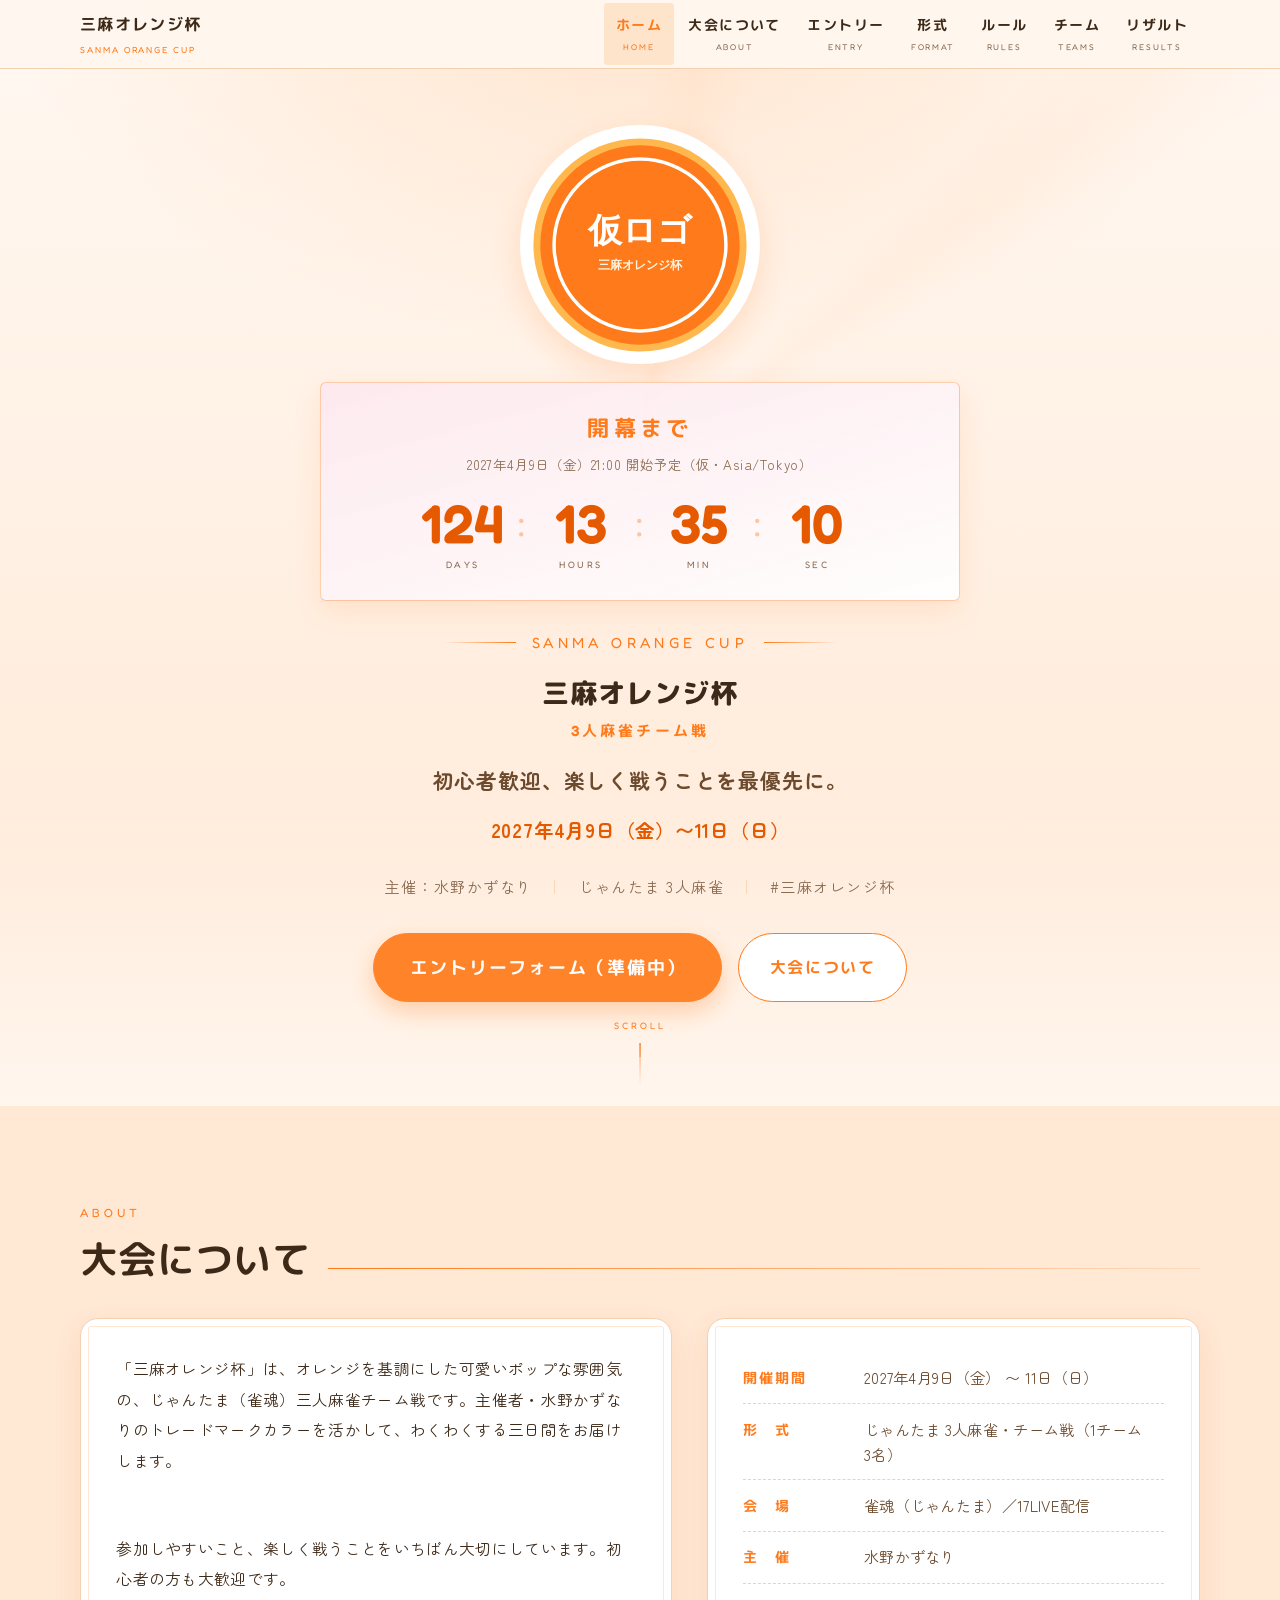
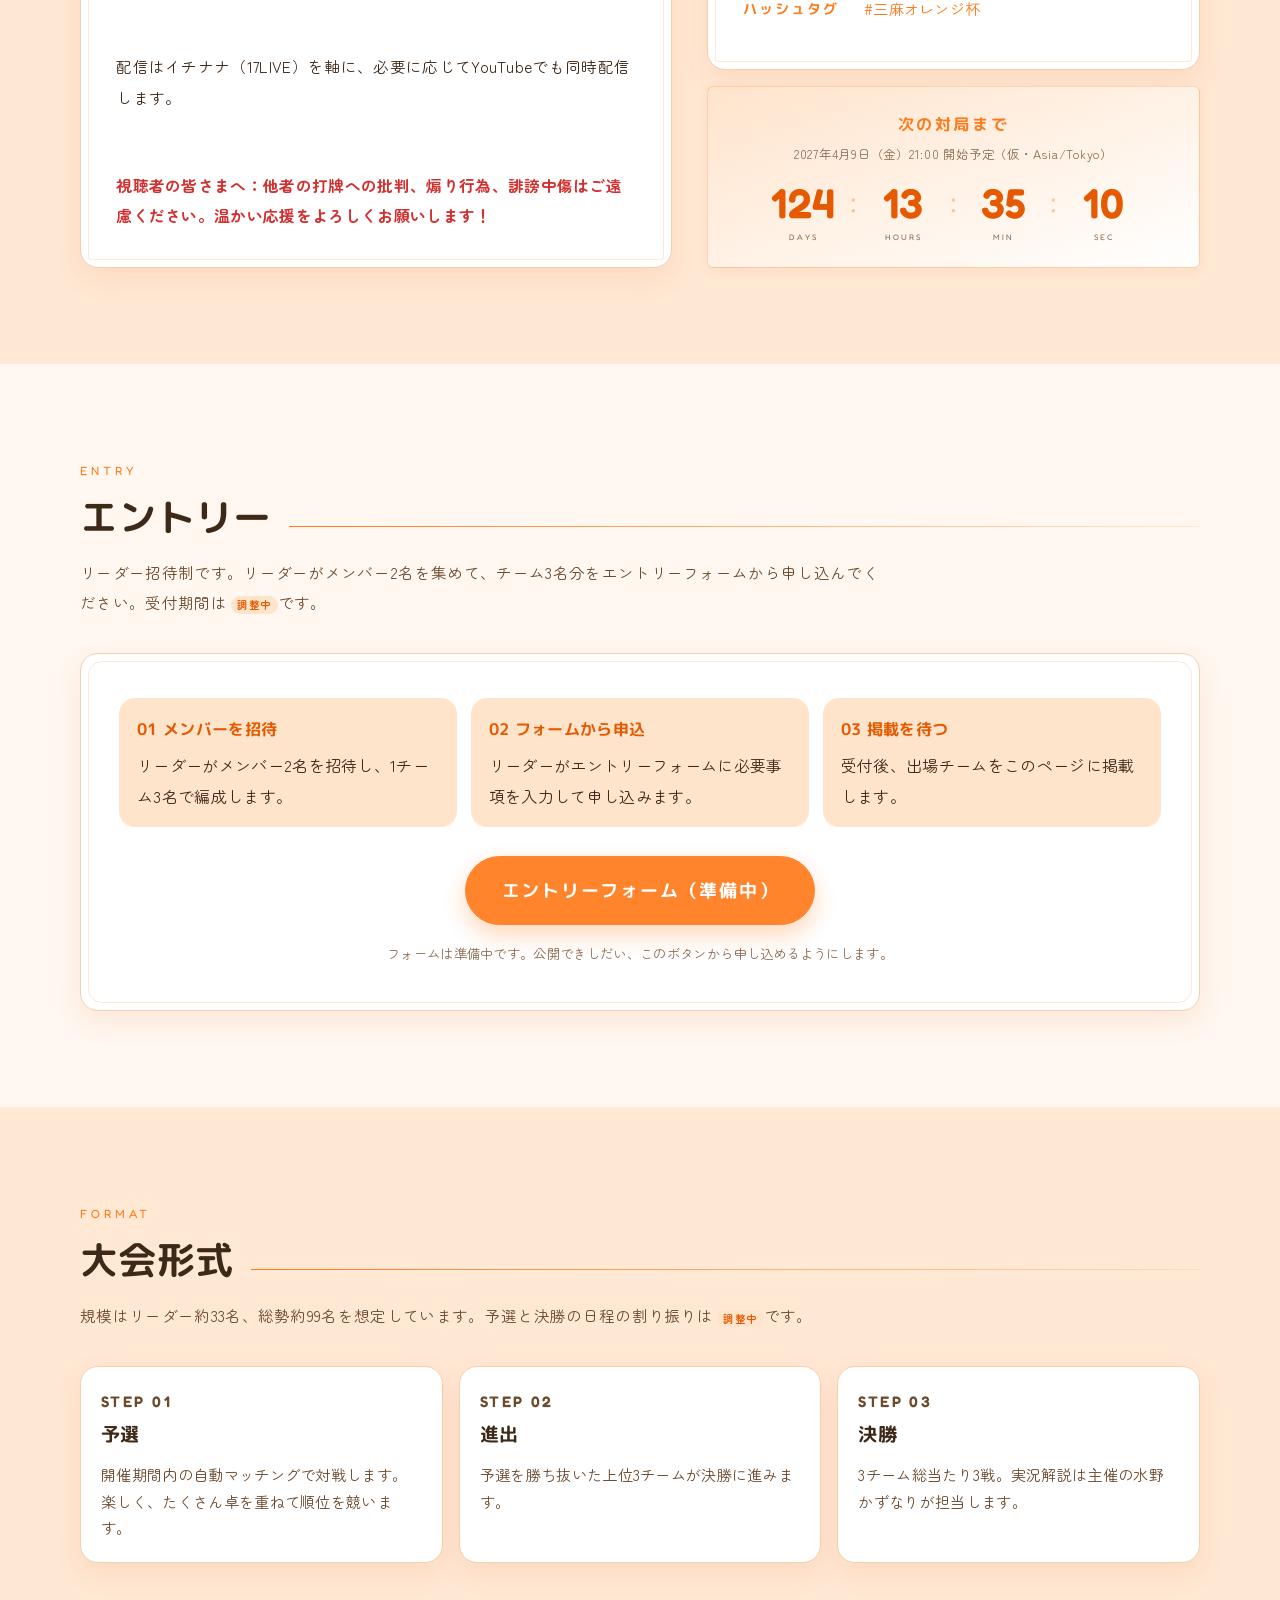
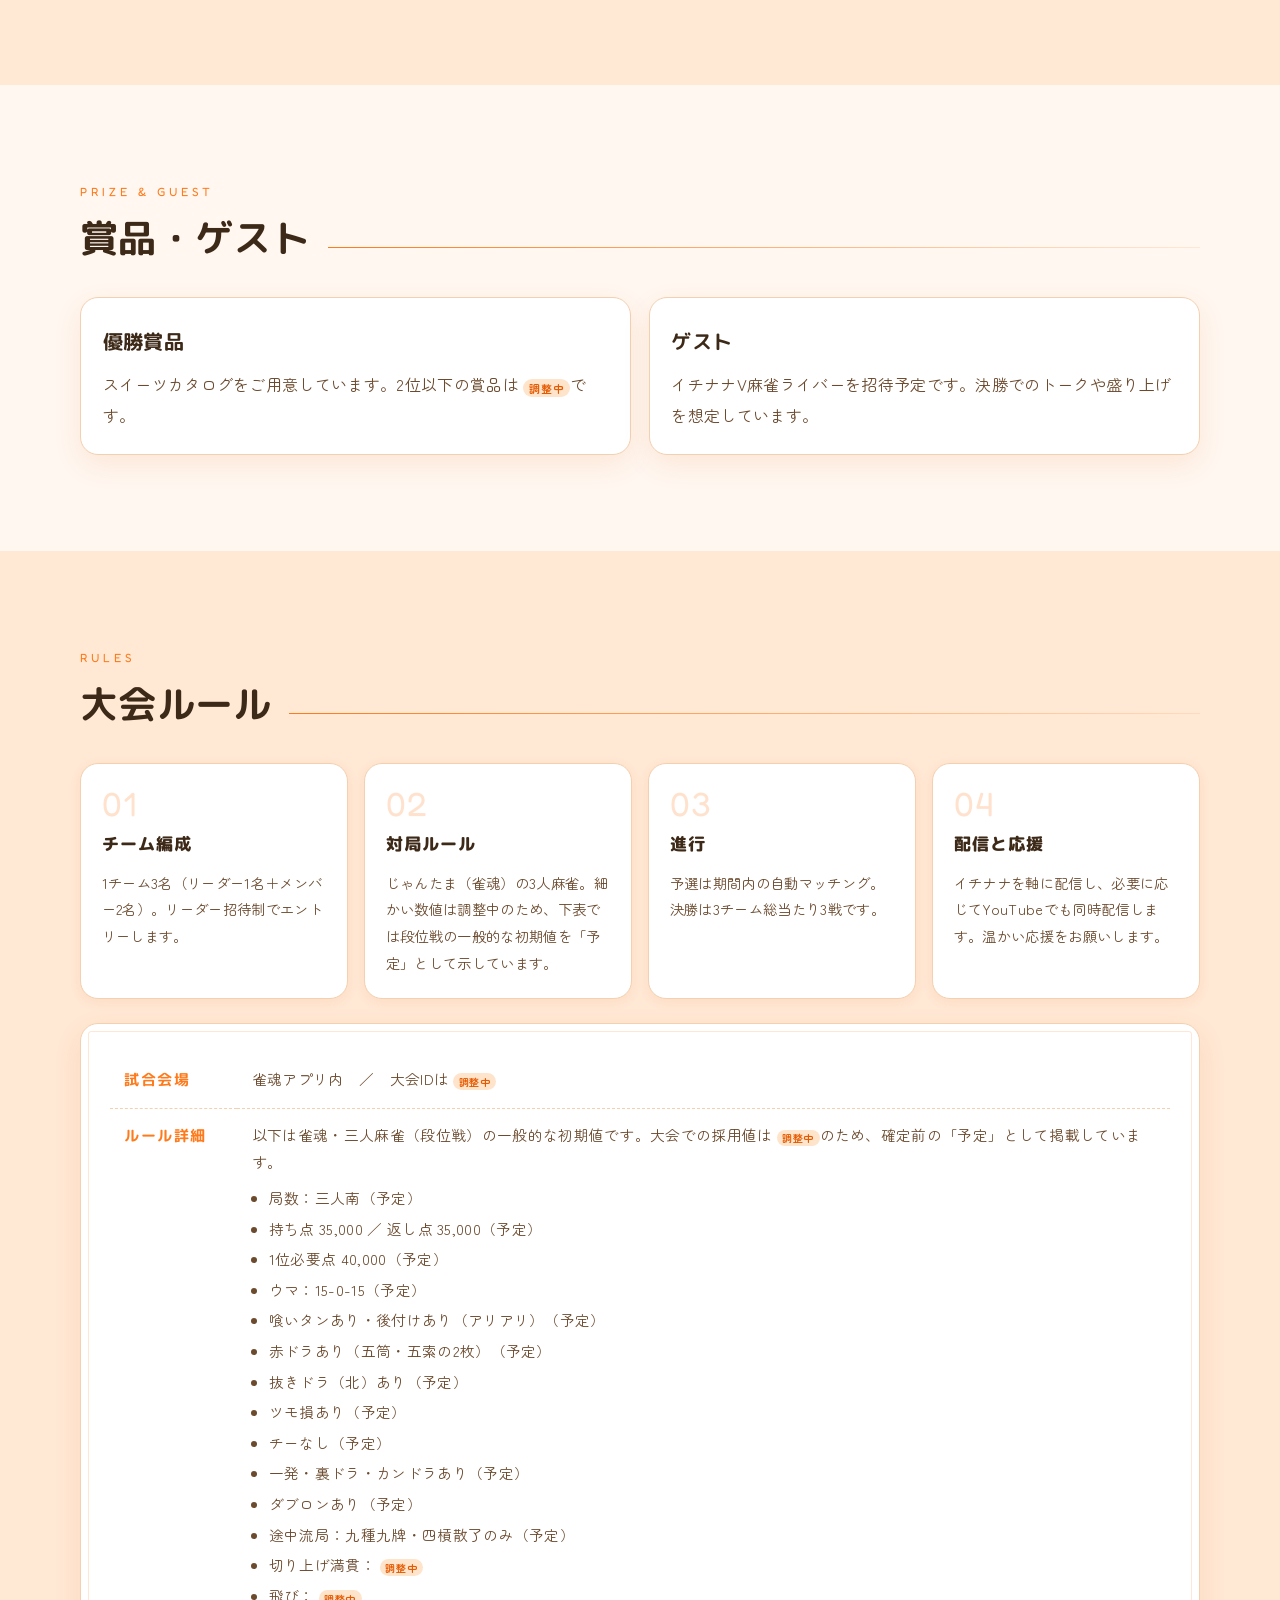
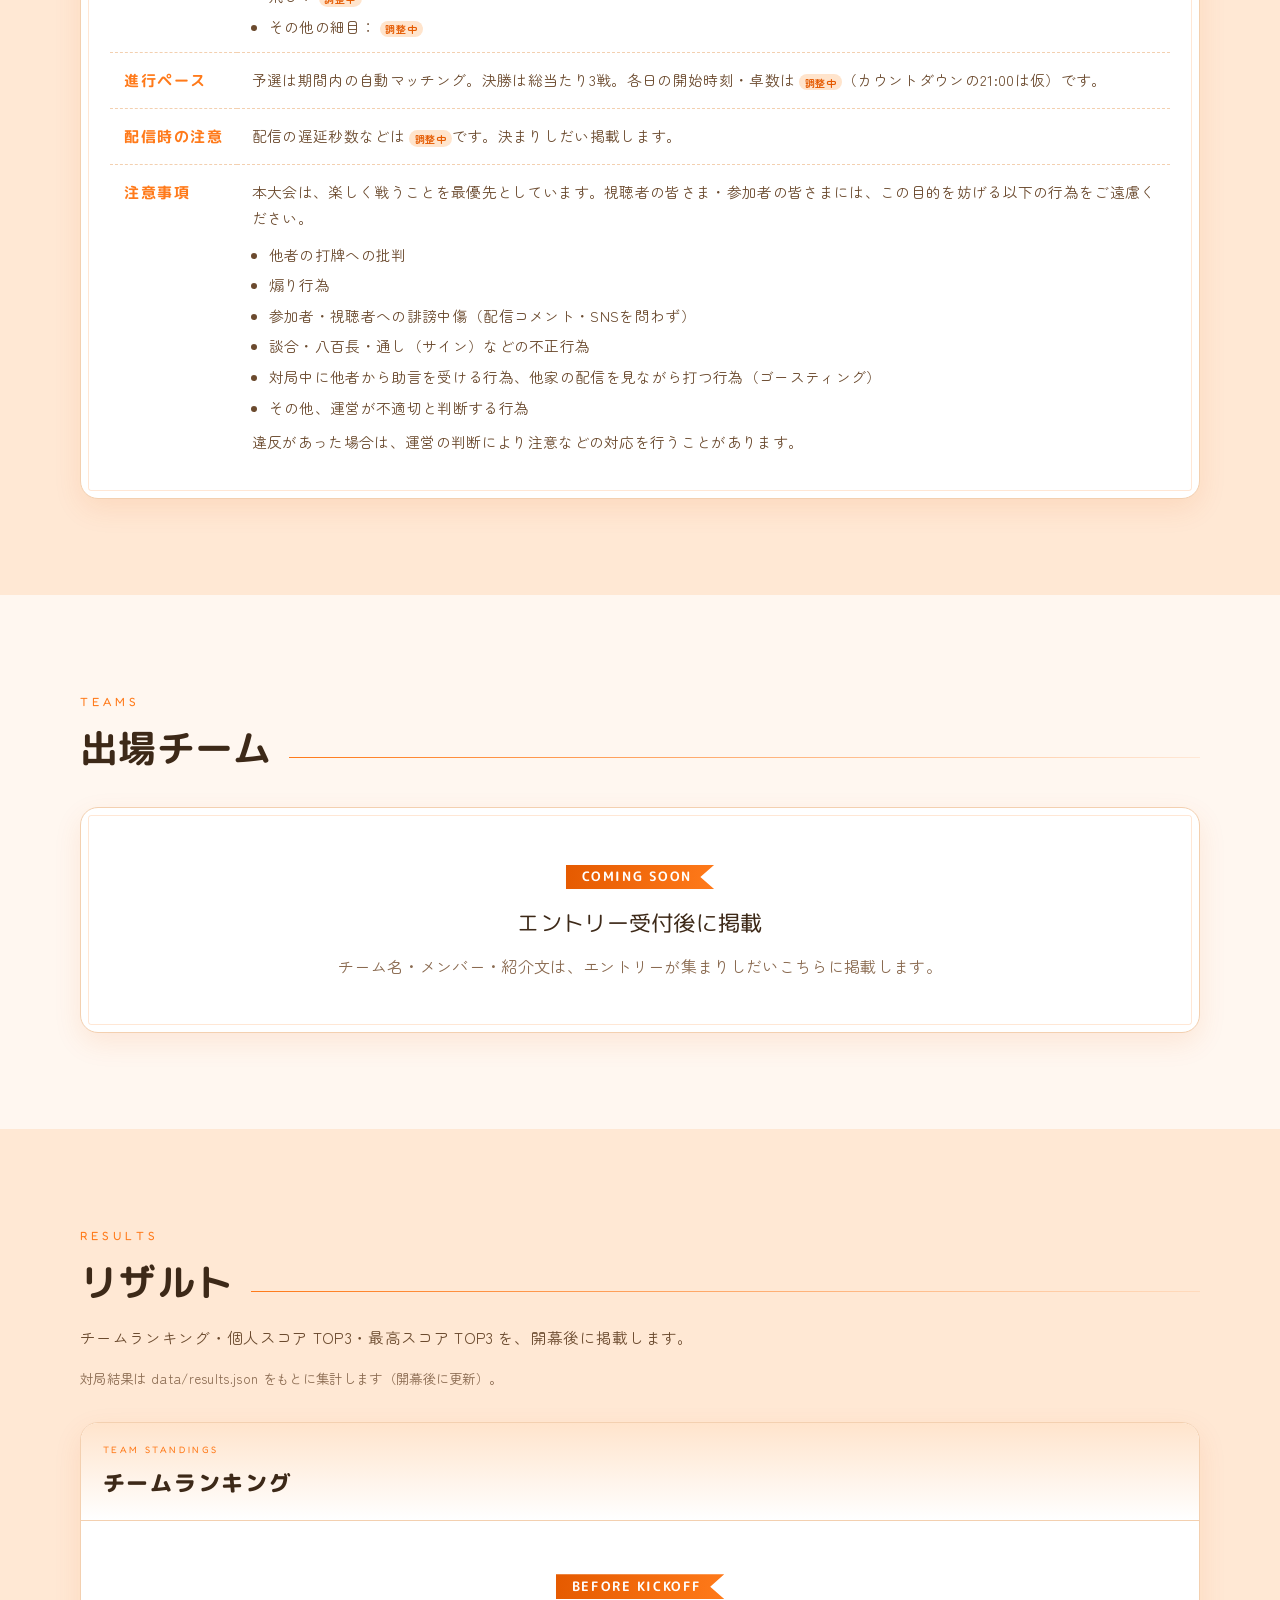
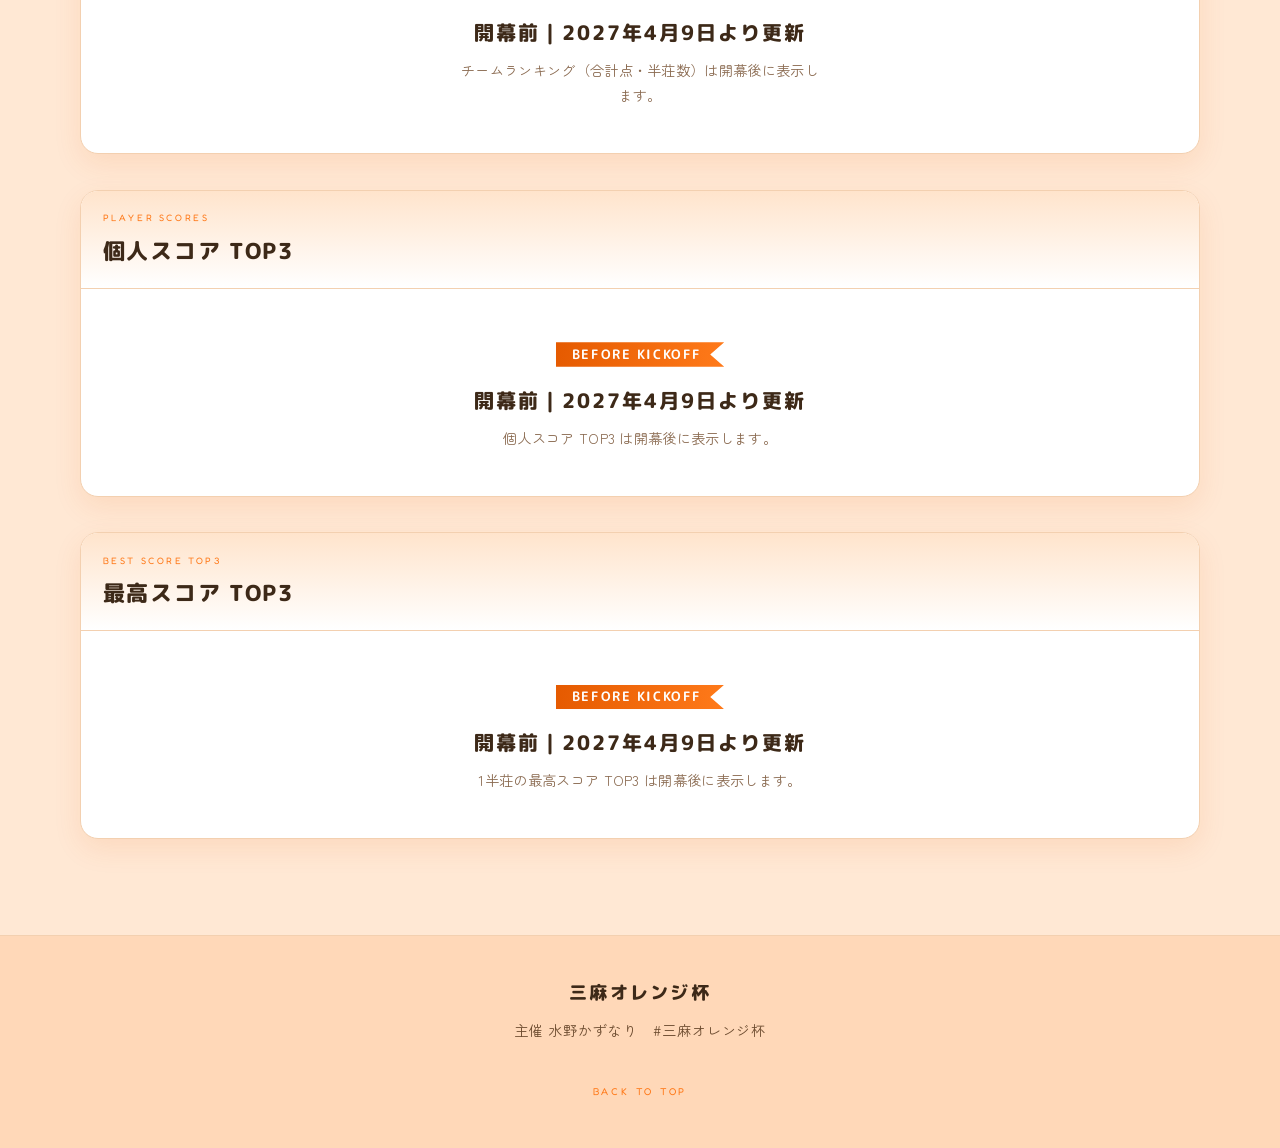
==== index.html @ ec2fc7ce "三麻オレンジ杯プレビュー初稿を公開 オレンジ基調の仮稿。仮ロゴと準備中のエントリー導線、開幕カウントダウン、ルール・リザルトの枠を含む。" ====
<!DOCTYPE html>
<html lang="ja">
<head>
  <meta charset="utf-8">
  <meta name="viewport" content="width=device-width, initial-scale=1">
  <title>三麻オレンジ杯</title>
  <meta name="description" content="三麻オレンジ杯。じゃんたま（雀魂）三人麻雀のチーム戦。2027年4月9日（金）〜11日（日）開催。主催 水野かずなり。#三麻オレンジ杯">
  <meta name="theme-color" content="#FF7A1A">
  <link rel="icon" href="images/logo.svg" type="image/svg+xml">
  <link rel="preconnect" href="https://fonts.googleapis.com">
  <link rel="preconnect" href="https://fonts.gstatic.com" crossorigin>
  <link href="https://fonts.googleapis.com/css2?family=Fredoka:wght@400;500;600;700&family=M+PLUS+Rounded+1c:wght@400;500;700;800&family=Zen+Maru+Gothic:wght@400;500;700;900&display=swap" rel="stylesheet">
  <link rel="stylesheet" href="css/styles.css">
</head>
<body>
  <a href="#main" class="sr-only">本文へスキップ</a>

  <header class="hdr" id="site-header">
    <div class="hdr__inner">
      <a class="hdr__brand" href="#top" aria-label="三麻オレンジ杯 ホーム">
        <span class="hdr__brand-ja">三麻オレンジ杯</span>
        <span class="hdr__brand-en">SANMA ORANGE CUP</span>
      </a>
      <nav class="hdr__nav" aria-label="メインナビゲーション">
        <ul>
          <li><a href="#top"><span class="ja">ホーム</span><span class="en">HOME</span></a></li>
          <li><a href="#about"><span class="ja">大会について</span><span class="en">ABOUT</span></a></li>
          <li><a href="#entry"><span class="ja">エントリー</span><span class="en">ENTRY</span></a></li>
          <li><a href="#format"><span class="ja">形式</span><span class="en">FORMAT</span></a></li>
          <li><a href="#rules"><span class="ja">ルール</span><span class="en">RULES</span></a></li>
          <li><a href="#teams"><span class="ja">チーム</span><span class="en">TEAMS</span></a></li>
          <li><a href="#results"><span class="ja">リザルト</span><span class="en">RESULTS</span></a></li>
        </ul>
      </nav>
      <button class="hdr__burger" type="button" aria-expanded="false" aria-controls="drawer" aria-label="メニューを開く">
        <span></span><span></span><span></span>
      </button>
    </div>
  </header>

  <div class="drawer" id="drawer" hidden>
    <nav aria-label="モバイルナビゲーション">
      <ul>
        <li><a href="#top"><span class="en">HOME</span><span class="ja">ホーム</span></a></li>
        <li><a href="#about"><span class="en">ABOUT</span><span class="ja">大会について</span></a></li>
        <li><a href="#entry"><span class="en">ENTRY</span><span class="ja">エントリー</span></a></li>
        <li><a href="#format"><span class="en">FORMAT</span><span class="ja">形式</span></a></li>
        <li><a href="#rules"><span class="en">RULES</span><span class="ja">ルール</span></a></li>
        <li><a href="#teams"><span class="en">TEAMS</span><span class="ja">チーム</span></a></li>
        <li><a href="#results"><span class="en">RESULTS</span><span class="ja">リザルト</span></a></li>
      </ul>
    </nav>
  </div>

  <main id="main">
    <section class="hero" id="top" aria-labelledby="hero-title">
      <div class="hero__veil" aria-hidden="true"></div>
      <div class="hero__rays" aria-hidden="true"></div>
      <div class="hero__content">
        <div class="hero__logo-plate">
          <img
            class="hero__logo"
            src="images/logo.svg"
            alt="三麻オレンジ杯 仮ロゴ"
            width="512"
            height="512"
          >
        </div>
        <div class="cd cd--hero" data-countdown="kickoff" data-target="2027-04-09T21:00:00+09:00" aria-live="polite">
          <p class="cd__label">開幕まで</p>
          <p class="cd__sub">2027年4月9日（金）21:00 開始予定（仮・Asia/Tokyo）</p>
          <div class="cd__grid" data-cd-grid>
            <div class="cd__unit"><span class="cd__num" data-cd="days">--</span><span class="cd__cap">DAYS</span></div>
            <span class="cd__sep" aria-hidden="true">:</span>
            <div class="cd__unit"><span class="cd__num" data-cd="hours">--</span><span class="cd__cap">HOURS</span></div>
            <span class="cd__sep" aria-hidden="true">:</span>
            <div class="cd__unit"><span class="cd__num" data-cd="mins">--</span><span class="cd__cap">MIN</span></div>
            <span class="cd__sep" aria-hidden="true">:</span>
            <div class="cd__unit"><span class="cd__num" data-cd="secs">--</span><span class="cd__cap">SEC</span></div>
          </div>
          <p class="cd__done" data-cd-done hidden>大会期間中</p>
        </div>
        <p class="hero__eyebrow">
          <span class="hero__eyebrow-line" aria-hidden="true"></span>
          SANMA ORANGE CUP
          <span class="hero__eyebrow-line" aria-hidden="true"></span>
        </p>
        <h1 class="hero__title" id="hero-title">
          <span class="hero__title-ja">三麻オレンジ杯</span>
          <span class="hero__title-en">3人麻雀チーム戦</span>
        </h1>
        <p class="hero__tagline">初心者歓迎、楽しく戦うことを最優先に。</p>
        <p class="hero__dates">2027年4月9日（金）〜11日（日）</p>
        <p class="hero__meta">
          <span class="hero__meta-item">主催：水野かずなり</span>
          <span class="hero__meta-sep" aria-hidden="true">｜</span>
          <span class="hero__meta-item">じゃんたま 3人麻雀</span>
          <span class="hero__meta-sep" aria-hidden="true">｜</span>
          <span class="hero__meta-item">#三麻オレンジ杯</span>
        </p>
        <div class="hero__cta">
          <a class="btn btn-entry" data-entry-form data-entry-label href="#entry">エントリーフォーム（準備中）</a>
          <a class="btn btn-ghost" href="#about">大会について</a>
        </div>
      </div>
      <div class="hero__scroll" aria-hidden="true">
        <span class="hero__scroll-txt">SCROLL</span>
        <span class="hero__scroll-line"></span>
      </div>
    </section>

    <section class="section" id="about" aria-labelledby="about-heading">
      <div class="shell">
        <div class="sect-head">
          <div>
            <div class="en">ABOUT</div>
            <h2 id="about-heading">大会について</h2>
          </div>
        </div>

        <div class="about">
          <div class="washi about__text">
            <p>「三麻オレンジ杯」は、オレンジを基調にした可愛いポップな雰囲気の、じゃんたま（雀魂）三人麻雀チーム戦です。主催者・水野かずなりのトレードマークカラーを活かして、わくわくする三日間をお届けします。</p>
            <p>参加しやすいこと、楽しく戦うことをいちばん大切にしています。初心者の方も大歓迎です。</p>
            <p>配信はイチナナ（17LIVE）を軸に、必要に応じてYouTubeでも同時配信します。</p>
            <p class="viewer-note">視聴者の皆さまへ：他者の打牌への批判、煽り行為、誹謗中傷はご遠慮ください。温かい応援をよろしくお願いします！</p>
          </div>

          <div class="about-stack">
            <div class="washi about__info">
              <dl>
                <div>
                  <dt>開催期間</dt>
                  <dd><span class="nowrap">2027年4月9日（金）</span> 〜 <span class="nowrap">11日（日）</span></dd>
                </div>
                <div>
                  <dt>形　式</dt>
                  <dd>じゃんたま 3人麻雀・チーム戦（1チーム3名）</dd>
                </div>
                <div>
                  <dt>会　場</dt>
                  <dd>雀魂（じゃんたま）／17LIVE配信</dd>
                </div>
                <div>
                  <dt>主　催</dt>
                  <dd>水野かずなり</dd>
                </div>
                <div>
                  <dt>ハッシュタグ</dt>
                  <dd><a href="https://x.com/hashtag/%E4%B8%89%E9%BA%BB%E3%82%AA%E3%83%AC%E3%83%B3%E3%82%B8%E6%9D%AF" target="_blank" rel="noopener noreferrer">#三麻オレンジ杯</a></dd>
                </div>
              </dl>
            </div>

            <div class="cd" id="countdown" data-countdown="next-match" aria-live="polite">
              <p class="cd__label">次の対局まで</p>
              <p class="cd__sub" data-cd-sub>2027年4月9日（金）21:00 開始予定（仮・Asia/Tokyo）</p>
              <div class="cd__grid" data-cd-grid>
                <div class="cd__unit"><span class="cd__num" data-cd="days">--</span><span class="cd__cap">DAYS</span></div>
                <span class="cd__sep" aria-hidden="true">:</span>
                <div class="cd__unit"><span class="cd__num" data-cd="hours">--</span><span class="cd__cap">HOURS</span></div>
                <span class="cd__sep" aria-hidden="true">:</span>
                <div class="cd__unit"><span class="cd__num" data-cd="mins">--</span><span class="cd__cap">MIN</span></div>
                <span class="cd__sep" aria-hidden="true">:</span>
                <div class="cd__unit"><span class="cd__num" data-cd="secs">--</span><span class="cd__cap">SEC</span></div>
              </div>
              <p class="cd__done" data-cd-done hidden>対局中</p>
            </div>
          </div>
        </div>
      </div>
    </section>

    <section class="section" id="entry" aria-labelledby="entry-heading">
      <div class="shell">
        <div class="sect-head">
          <div>
            <div class="en">ENTRY</div>
            <h2 id="entry-heading">エントリー</h2>
          </div>
        </div>
        <p class="sect-lead">リーダー招待制です。リーダーがメンバー2名を集めて、チーム3名分をエントリーフォームから申し込んでください。受付期間は<span class="badge-temp">調整中</span>です。</p>

        <div class="washi entry-panel">
          <ol class="entry-panel__steps">
            <li>
              <strong>01 メンバーを招待</strong>
              リーダーがメンバー2名を招待し、1チーム3名で編成します。
            </li>
            <li>
              <strong>02 フォームから申込</strong>
              リーダーがエントリーフォームに必要事項を入力して申し込みます。
            </li>
            <li>
              <strong>03 掲載を待つ</strong>
              受付後、出場チームをこのページに掲載します。
            </li>
          </ol>
          <a class="btn btn-entry" data-entry-form data-entry-label href="#">エントリーフォーム（準備中）</a>
          <p class="entry-panel__note note">フォームは準備中です。公開できしだい、このボタンから申し込めるようにします。</p>
        </div>
      </div>
    </section>

    <section class="section" id="format" aria-labelledby="format-heading">
      <div class="shell">
        <div class="sect-head">
          <div>
            <div class="en">FORMAT</div>
            <h2 id="format-heading">大会形式</h2>
          </div>
        </div>
        <p class="sect-lead">規模はリーダー約33名、総勢約99名を想定しています。予選と決勝の日程の割り振りは<span class="badge-temp">調整中</span>です。</p>

        <div class="flow">
          <article class="flow-card">
            <p class="flow-card__num">STEP 01</p>
            <h3>予選</h3>
            <p>開催期間内の自動マッチングで対戦します。楽しく、たくさん卓を重ねて順位を競います。</p>
          </article>
          <article class="flow-card">
            <p class="flow-card__num">STEP 02</p>
            <h3>進出</h3>
            <p>予選を勝ち抜いた上位3チームが決勝に進みます。</p>
          </article>
          <article class="flow-card">
            <p class="flow-card__num">STEP 03</p>
            <h3>決勝</h3>
            <p>3チーム総当たり3戦。実況解説は主催の水野かずなりが担当します。</p>
          </article>
        </div>
      </div>
    </section>

    <section class="section" id="prize" aria-labelledby="prize-heading">
      <div class="shell">
        <div class="sect-head">
          <div>
            <div class="en">PRIZE &amp; GUEST</div>
            <h2 id="prize-heading">賞品・ゲスト</h2>
          </div>
        </div>
        <div class="prize-grid">
          <article class="prize-card">
            <h3>優勝賞品</h3>
            <p>スイーツカタログをご用意しています。2位以下の賞品は<span class="badge-temp">調整中</span>です。</p>
          </article>
          <article class="prize-card">
            <h3>ゲスト</h3>
            <p>イチナナV麻雀ライバーを招待予定です。決勝でのトークや盛り上げを想定しています。</p>
          </article>
        </div>
      </div>
    </section>

    <section class="section" id="rules" aria-labelledby="rules-heading">
      <div class="shell">
        <div class="sect-head">
          <div>
            <div class="en">RULES</div>
            <h2 id="rules-heading">大会ルール</h2>
          </div>
        </div>
        <div class="rules-grid">
          <article class="rule-card">
            <div class="rule-card__num">01</div>
            <h3>チーム編成</h3>
            <p>1チーム3名（リーダー1名＋メンバー2名）。リーダー招待制でエントリーします。</p>
          </article>
          <article class="rule-card">
            <div class="rule-card__num">02</div>
            <h3>対局ルール</h3>
            <p>じゃんたま（雀魂）の3人麻雀。細かい数値は調整中のため、下表では段位戦の一般的な初期値を「予定」として示しています。</p>
          </article>
          <article class="rule-card">
            <div class="rule-card__num">03</div>
            <h3>進行</h3>
            <p>予選は期間内の自動マッチング。決勝は3チーム総当たり3戦です。</p>
          </article>
          <article class="rule-card">
            <div class="rule-card__num">04</div>
            <h3>配信と応援</h3>
            <p>イチナナを軸に配信し、必要に応じてYouTubeでも同時配信します。温かい応援をお願いします。</p>
          </article>
        </div>

        <div class="washi rules-table-wrap">
          <table class="rules-table">
            <tbody>
              <tr>
                <th scope="row">試合会場</th>
                <td>雀魂アプリ内　／　大会IDは<span class="badge-temp">調整中</span></td>
              </tr>
              <tr>
                <th scope="row">ルール詳細</th>
                <td>
                  <p class="rules-note-lead">以下は雀魂・三人麻雀（段位戦）の一般的な初期値です。大会での採用値は<span class="badge-temp">調整中</span>のため、確定前の「予定」として掲載しています。</p>
                  <ul class="rules-detail-list">
                    <li>局数：三人南（予定）</li>
                    <li>持ち点 35,000 ／ 返し点 35,000（予定）</li>
                    <li>1位必要点 40,000（予定）</li>
                    <li>ウマ：15-0-15（予定）</li>
                    <li>喰いタンあり・後付けあり（アリアリ）（予定）</li>
                    <li>赤ドラあり（五筒・五索の2枚）（予定）</li>
                    <li>抜きドラ（北）あり（予定）</li>
                    <li>ツモ損あり（予定）</li>
                    <li>チーなし（予定）</li>
                    <li>一発・裏ドラ・カンドラあり（予定）</li>
                    <li>ダブロンあり（予定）</li>
                    <li>途中流局：九種九牌・四槓散了のみ（予定）</li>
                    <li>切り上げ満貫：<span class="badge-temp">調整中</span></li>
                    <li>飛び：<span class="badge-temp">調整中</span></li>
                    <li>その他の細目：<span class="badge-temp">調整中</span></li>
                  </ul>
                </td>
              </tr>
              <tr>
                <th scope="row">進行ペース</th>
                <td>予選は期間内の自動マッチング。決勝は総当たり3戦。各日の開始時刻・卓数は<span class="badge-temp">調整中</span>（カウントダウンの21:00は仮）です。</td>
              </tr>
              <tr>
                <th scope="row">配信時の注意</th>
                <td>配信の遅延秒数などは<span class="badge-temp">調整中</span>です。決まりしだい掲載します。</td>
              </tr>
              <tr>
                <th scope="row">注意事項</th>
                <td>
                  <p class="rules-note-lead">本大会は、楽しく戦うことを最優先としています。視聴者の皆さま・参加者の皆さまには、この目的を妨げる以下の行為をご遠慮ください。</p>
                  <ul class="rules-detail-list">
                    <li>他者の打牌への批判</li>
                    <li>煽り行為</li>
                    <li>参加者・視聴者への誹謗中傷（配信コメント・SNSを問わず）</li>
                    <li>談合・八百長・通し（サイン）などの不正行為</li>
                    <li>対局中に他者から助言を受ける行為、他家の配信を見ながら打つ行為（ゴースティング）</li>
                    <li>その他、運営が不適切と判断する行為</li>
                  </ul>
                  <p class="rules-note-lead">違反があった場合は、運営の判断により注意などの対応を行うことがあります。</p>
                </td>
              </tr>
            </tbody>
          </table>
        </div>
      </div>
    </section>

    <section class="section" id="teams" aria-labelledby="teams-heading">
      <div class="shell">
        <div class="sect-head">
          <div>
            <div class="en">TEAMS</div>
            <h2 id="teams-heading">出場チーム</h2>
          </div>
        </div>
        <div class="washi placeholder-card">
          <p class="results-empty-state__badge"><span class="ribbon">COMING SOON</span></p>
          <p class="placeholder-card__title">エントリー受付後に掲載</p>
          <p class="placeholder-card__hint">チーム名・メンバー・紹介文は、エントリーが集まりしだいこちらに掲載します。</p>
        </div>
      </div>
    </section>

    <section class="section" id="results" aria-labelledby="results-heading">
      <div class="shell">
        <div class="sect-head">
          <div>
            <div class="en">RESULTS</div>
            <h2 id="results-heading">リザルト</h2>
          </div>
        </div>
        <p class="sect-lead">チームランキング・個人スコア TOP3・最高スコア TOP3 を、開幕後に掲載します。</p>
        <p class="results-sample-banner" data-sample-banner hidden>※これはお試し表示です（サンプルデータ）</p>
        <p class="results-caption note">対局結果は data/results.json をもとに集計します（開幕後に更新）。</p>

        <article class="results-block" id="results-teams" aria-labelledby="results-teams-heading">
          <header class="results-block__head">
            <p class="results-block__en">TEAM STANDINGS</p>
            <h3 id="results-teams-heading">チームランキング</h3>
          </header>
          <div class="results-block__body" data-results="teamRanking">
            <div class="results-empty-state" data-empty-state>
              <p class="results-empty-state__badge"><span class="ribbon">BEFORE KICKOFF</span></p>
              <p class="results-empty-state__title">開幕前｜2027年4月9日より更新</p>
              <p class="results-empty-state__hint">チームランキング（合計点・半荘数）は開幕後に表示します。</p>
            </div>
            <div class="results-table-wrap" hidden data-filled-state>
              <table class="results-table" aria-label="チームランキング">
                <thead>
                  <tr>
                    <th scope="col">順位</th>
                    <th scope="col">チーム</th>
                    <th scope="col">点数</th>
                    <th scope="col">半荘数</th>
                  </tr>
                </thead>
                <tbody data-results-body="teamRanking"></tbody>
              </table>
            </div>
          </div>
        </article>

        <article class="results-block" id="results-players" aria-labelledby="results-players-heading">
          <header class="results-block__head">
            <p class="results-block__en">PLAYER SCORES</p>
            <h3 id="results-players-heading">個人スコア TOP3</h3>
          </header>
          <div class="results-block__body" data-results="playerScores">
            <div class="results-empty-state" data-empty-state>
              <p class="results-empty-state__badge"><span class="ribbon">BEFORE KICKOFF</span></p>
              <p class="results-empty-state__title">開幕前｜2027年4月9日より更新</p>
              <p class="results-empty-state__hint">個人スコア TOP3 は開幕後に表示します。</p>
            </div>
            <div class="results-table-wrap" hidden data-filled-state>
              <table class="results-table" aria-label="個人スコア TOP3">
                <thead>
                  <tr>
                    <th scope="col">順位</th>
                    <th scope="col">選手名</th>
                    <th scope="col">チーム</th>
                    <th scope="col">スコア</th>
                    <th scope="col">半荘数</th>
                  </tr>
                </thead>
                <tbody data-results-body="playerScores"></tbody>
              </table>
            </div>
          </div>
        </article>

        <article class="results-block" id="results-top" aria-labelledby="results-top-heading">
          <header class="results-block__head">
            <p class="results-block__en">BEST SCORE TOP3</p>
            <h3 id="results-top-heading">最高スコア TOP3</h3>
          </header>
          <div class="results-block__body" data-results="topScores">
            <div class="results-empty-state" data-empty-state>
              <p class="results-empty-state__badge"><span class="ribbon">BEFORE KICKOFF</span></p>
              <p class="results-empty-state__title">開幕前｜2027年4月9日より更新</p>
              <p class="results-empty-state__hint">1半荘の最高スコア TOP3 は開幕後に表示します。</p>
            </div>
            <ol class="top-scores" hidden data-filled-state data-results-body="topScores"></ol>
          </div>
        </article>
      </div>
    </section>
  </main>

  <footer class="ftr">
    <div class="shell">
      <p class="ftr__title">三麻オレンジ杯</p>
      <p class="ftr__meta">
        <span>主催 水野かずなり</span>
        <span>#三麻オレンジ杯</span>
      </p>
      <a class="ftr__top" href="#top">BACK TO TOP</a>
    </div>
  </footer>

  <script src="js/config.js"></script>
  <script src="js/main.js" defer></script>
</body>
</html>
---- css/styles.css ----
/* 三麻オレンジ杯 — cute pop orange */
:root {
  --c-bg: #FFF7F0;
  --c-bg-soft: #FFE8D4;
  --c-bg-mute: #FFD8B8;
  --c-ink: #3D2918;
  --c-ink-soft: #6B4A2E;
  --c-ink-mute: #8A6A50;
  --c-accent: #FF7A1A;
  --c-accent-deep: #E55A00;
  --c-accent-soft: #FFE4CC;
  --c-border: #F3D0B0;
  --c-logo-plate: transparent;
  --font-mincho: "M PLUS Rounded 1c", "Zen Maru Gothic", "Hiragino Sans", sans-serif;
  --font-gothic: "Zen Maru Gothic", "Hiragino Sans", "Noto Sans JP", sans-serif;
  --font-en: "Fredoka", "M PLUS Rounded 1c", sans-serif;
  --shell: 1120px;
  --radius: 18px;
  --shadow-card: 0 10px 28px rgba(229, 90, 0, 0.10);
  --shadow-soft: 0 3px 12px rgba(229, 90, 0, 0.08);
  --hdr-h: 68px;
  color-scheme: light;
}

*, *::before, *::after { box-sizing: border-box; }

html {
  scroll-behavior: smooth;
  -webkit-text-size-adjust: 100%;
  scroll-padding-top: calc(var(--hdr-h) + 12px);
}

@media (prefers-reduced-motion: reduce) {
  html { scroll-behavior: auto; }
  *, *::before, *::after {
    animation-duration: 0.001ms !important;
    animation-iteration-count: 1 !important;
    transition-duration: 0.001ms !important;
  }
}

body {
  margin: 0;
  font-family: var(--font-gothic);
  font-size: 16px;
  line-height: 1.9;
  color: var(--c-ink);
  background-color: var(--c-bg);
  overflow-x: hidden;
  letter-spacing: 0.02em;
  -webkit-font-smoothing: antialiased;
}

img { max-width: 100%; height: auto; display: block; }
a {
  color: var(--c-accent);
  text-decoration: none;
  transition: color 0.2s ease;
}
a:hover { color: var(--c-accent-deep); }
:focus-visible {
  outline: 2px solid var(--c-accent);
  outline-offset: 3px;
  border-radius: 2px;
}

.sr-only {
  position: absolute;
  width: 1px; height: 1px;
  padding: 0; margin: -1px;
  overflow: hidden; clip: rect(0 0 0 0);
  white-space: nowrap; border: 0;
}

.shell {
  width: min(100% - 2.5rem, var(--shell));
  margin-inline: auto;
}

/* —— Header —— */
.hdr {
  position: sticky;
  top: 0;
  z-index: 100;
  background: rgba(255, 247, 240, 0.94);
  backdrop-filter: blur(10px);
  border-bottom: 1px solid var(--c-border);
}
.hdr__inner {
  width: min(100% - 1.5rem, var(--shell));
  margin-inline: auto;
  min-height: var(--hdr-h);
  display: flex;
  align-items: center;
  justify-content: space-between;
  gap: 1rem;
}
.hdr__brand {
  display: flex;
  flex-direction: column;
  gap: 0.1rem;
  color: var(--c-ink);
  min-width: 0;
}
.hdr__brand:hover { color: var(--c-accent); }
.hdr__brand-ja {
  font-family: var(--font-mincho);
  font-weight: 700;
  font-size: clamp(0.88rem, 2.4vw, 1.02rem);
  letter-spacing: 0.08em;
  white-space: nowrap;
  overflow: hidden;
  text-overflow: ellipsis;
}
.hdr__brand-en {
  font-family: var(--font-en);
  font-size: 0.55rem;
  letter-spacing: 0.22em;
  color: var(--c-accent);
}
.hdr__nav ul {
  list-style: none;
  margin: 0;
  padding: 0;
  display: flex;
  gap: 0.15rem;
}
.hdr__nav a {
  display: grid;
  justify-items: center;
  gap: 0.1rem;
  padding: 0.55rem 0.75rem;
  color: var(--c-ink);
  border-radius: 3px;
}
.hdr__nav a:hover,
.hdr__nav a.is-active {
  color: var(--c-accent);
  background: var(--c-accent-soft);
}
.hdr__nav .ja {
  font-family: var(--font-mincho);
  font-weight: 700;
  font-size: 0.88rem;
  letter-spacing: 0.1em;
}
.hdr__nav .en {
  font-family: var(--font-en);
  font-size: 0.52rem;
  letter-spacing: 0.22em;
  color: var(--c-ink-mute);
}
.hdr__nav a:hover .en,
.hdr__nav a.is-active .en { color: var(--c-accent); }
.hdr__burger {
  display: none;
  width: 44px; height: 44px;
  border: 1px solid var(--c-border);
  border-radius: 4px;
  background: var(--c-bg);
  cursor: pointer;
  padding: 0;
  align-items: center;
  justify-content: center;
  flex-direction: column;
  gap: 5px;
}
.hdr__burger span {
  display: block;
  width: 18px; height: 2px;
  background: var(--c-ink);
  transition: transform 0.25s ease, opacity 0.2s ease;
}
.hdr__burger[aria-expanded="true"] span:nth-child(1) {
  transform: translateY(7px) rotate(45deg);
}
.hdr__burger[aria-expanded="true"] span:nth-child(2) { opacity: 0; }
.hdr__burger[aria-expanded="true"] span:nth-child(3) {
  transform: translateY(-7px) rotate(-45deg);
}

.drawer {
  display: none;
  border-bottom: 1px solid var(--c-border);
  background: var(--c-bg);
}
.drawer[hidden] { display: none !important; }
.drawer nav ul {
  list-style: none;
  margin: 0;
  padding: 0.6rem 1.25rem 1.2rem;
}
.drawer a {
  display: flex;
  align-items: baseline;
  gap: 0.85rem;
  padding: 0.85rem 0.4rem;
  border-bottom: 1px dashed var(--c-border);
  color: var(--c-ink);
}
.drawer .en {
  font-family: var(--font-en);
  font-size: 0.62rem;
  letter-spacing: 0.28em;
  color: var(--c-accent);
  min-width: 5.5em;
}
.drawer .ja {
  font-family: var(--font-mincho);
  font-weight: 700;
  letter-spacing: 0.12em;
}

@media (max-width: 860px) {
  .hdr__nav { display: none; }
  .hdr__burger { display: inline-flex; }
  .drawer:not([hidden]) { display: block; }
}

/* —— Hero —— */
.hero {
  position: relative;
  min-height: calc(100svh - var(--hdr-h));
  display: grid;
  place-items: center;
  overflow: hidden;
  isolation: isolate;
  background:
    radial-gradient(90% 70% at 50% -10%, var(--c-accent-soft), transparent 55%),
    linear-gradient(180deg, var(--c-bg) 0%, var(--c-bg-soft) 100%);
}
.hero__veil {
  position: absolute;
  inset: 0;
  z-index: 1;
  background:
    linear-gradient(180deg, transparent 0%, transparent 70%, rgba(255, 247, 240, 0.94) 100%);
  pointer-events: none;
}
.hero__rays {
  position: absolute;
  inset: -20%;
  z-index: 1;
  background: conic-gradient(
    from 0deg at 50% 42%,
    transparent 0deg,
    rgba(255, 122, 26, 0.04) 8deg,
    transparent 16deg,
    transparent 44deg,
    rgba(255, 122, 26, 0.03) 52deg,
    transparent 60deg
  );
  animation: rays 64s linear infinite;
  pointer-events: none;
}
@keyframes rays { to { transform: rotate(360deg); } }

.hero__content {
  position: relative;
  z-index: 2;
  text-align: center;
  padding: 3.5rem 1.25rem 6.5rem;
  width: min(100%, 920px);
}

.hero__logo-plate {
  display: inline-flex;
  align-items: center;
  justify-content: center;
  margin: 0 auto 1.1rem;
  padding: clamp(0.75rem, 2.5vw, 1.25rem) clamp(1rem, 3vw, 1.75rem);
  background: transparent;
  border-radius: 12px;
  box-shadow: none;
  max-width: min(100%, 560px);
}
.hero__logo {
  width: 100%;
  max-width: 520px;
  height: auto;
  display: block;
}

.hero__eyebrow {
  display: flex;
  align-items: center;
  justify-content: center;
  gap: 1rem;
  margin: 0 0 1.1rem;
  font-family: var(--font-en);
  font-size: clamp(0.72rem, 1.9vw, 0.92rem);
  letter-spacing: 0.3em;
  color: var(--c-accent);
}
@media (max-width: 520px) {
  .hero__eyebrow { letter-spacing: 0.18em; }
  .hero__title-en { letter-spacing: 0.14em; }
  .hero__title-year { letter-spacing: 0.14em; }
}
.hero__eyebrow-line {
  width: clamp(28px, 8vw, 74px);
  height: 1px;
  background: linear-gradient(90deg, transparent, var(--c-accent));
}
.hero__eyebrow-line:last-child {
  background: linear-gradient(90deg, var(--c-accent), transparent);
}
.hero__title {
  margin: 0;
  font-family: var(--font-mincho);
  font-weight: 800;
  font-size: clamp(1.55rem, 5vw, 2.6rem);
  line-height: 1.4;
  letter-spacing: 0.08em;
  color: var(--c-ink);
}
.hero__title-year {
  display: block;
  font-family: var(--font-en);
  font-weight: 600;
  font-size: clamp(1.45rem, 4.5vw, 2.2rem);
  letter-spacing: 0.22em;
  color: var(--c-ink);
}
.hero__title-en {
  display: block;
  margin-top: 0.55rem;
  font-family: var(--font-en);
  font-weight: 600;
  font-size: clamp(0.68rem, 2vw, 0.92rem);
  letter-spacing: 0.28em;
  color: var(--c-accent);
}
.hero__tagline {
  margin: 1.2rem 0 0.7rem;
  font-family: var(--font-mincho);
  font-weight: 700;
  font-size: clamp(1rem, 3vw, 1.3rem);
  letter-spacing: 0.14em;
  color: var(--c-ink-soft);
}
.hero__dates {
  margin: 0 0 1.5rem;
  font-family: var(--font-en);
  font-size: clamp(0.95rem, 2.8vw, 1.2rem);
  letter-spacing: 0.18em;
  color: var(--c-accent);
}
.hero__chips {
  display: flex;
  flex-wrap: wrap;
  justify-content: center;
  gap: 0.55rem;
  margin: 0 0 1.8rem;
  padding: 0;
  list-style: none;
}
.hero__chips li {
  padding: 0.28rem 0.95rem;
  border: 1px solid var(--c-accent);
  border-radius: 999px;
  font-family: var(--font-mincho);
  font-weight: 700;
  font-size: 0.88rem;
  letter-spacing: 0.08em;
  color: var(--c-accent);
  background: var(--c-accent-soft);
}
.hero__meta {
  display: flex;
  flex-wrap: wrap;
  align-items: center;
  justify-content: center;
  gap: 0.35rem 0.9rem;
  margin: 0 0 2rem;
  font-size: clamp(0.82rem, 2.2vw, 0.95rem);
  letter-spacing: 0.1em;
  color: var(--c-ink-mute);
}
.hero__meta-sep { color: var(--c-border); }
.hero__meta-item { white-space: nowrap; }
.hero__cta {
  display: flex;
  flex-wrap: wrap;
  gap: 1rem;
  justify-content: center;
}
.hero__scroll {
  position: absolute;
  left: 50%;
  bottom: 1.3rem;
  z-index: 2;
  transform: translateX(-50%);
  display: grid;
  justify-items: center;
  gap: 0.55rem;
  color: var(--c-accent);
  pointer-events: none;
}
@media (max-height: 860px) {
  .hero__scroll { display: none; }
  .hero__content { padding-bottom: 3.5rem; }
}
.hero__scroll-txt {
  font-family: var(--font-en);
  font-size: 0.58rem;
  letter-spacing: 0.34em;
}
.hero__scroll-line {
  width: 1px;
  height: 42px;
  background: linear-gradient(180deg, var(--c-accent), transparent);
  position: relative;
  overflow: hidden;
}
.hero__scroll-line::after {
  content: "";
  position: absolute;
  inset: 0 auto auto 0;
  width: 1px;
  height: 14px;
  background: var(--c-accent-deep);
  animation: scrollDot 2.2s ease-in-out infinite;
}
@keyframes scrollDot {
  0% { transform: translateY(-14px); }
  60%, 100% { transform: translateY(42px); }
}

/* —— Buttons —— */
.btn {
  display: inline-flex;
  align-items: center;
  justify-content: center;
  gap: 0.55rem;
  padding: 0.85rem 1.9rem;
  font-family: var(--font-mincho);
  font-weight: 700;
  font-size: 0.98rem;
  letter-spacing: 0.1em;
  border-radius: 999px;
  border: 1px solid var(--c-accent);
  background: var(--c-accent);
  color: #fff;
  box-shadow: 0 6px 18px rgba(255, 122, 26, 0.28);
  transition: transform 0.2s ease, box-shadow 0.2s ease, background 0.2s ease;
  cursor: pointer;
}
.btn:hover {
  transform: translateY(-2px);
  color: #fff;
  background: var(--c-accent-deep);
  border-color: var(--c-accent-deep);
  box-shadow: 0 10px 24px rgba(255, 122, 26, 0.36);
}
.btn-ghost {
  background: #fff;
  color: var(--c-accent);
  box-shadow: none;
}
.btn-ghost:hover {
  background: var(--c-accent-soft);
  color: var(--c-accent-deep);
  box-shadow: none;
}

@media (max-width: 620px) {
  .hero__cta .btn { width: 100%; max-width: 320px; }
}

/* —— Sections —— */
.section {
  padding: clamp(3.5rem, 8vw, 6rem) 0;
  position: relative;
  background: var(--c-bg);
}
.section:nth-of-type(even) {
  background: var(--c-bg-soft);
}
.sect-head {
  display: flex;
  align-items: flex-end;
  gap: 1.1rem;
  margin: 0 0 2.2rem;
}
.sect-head::after {
  content: "";
  flex: 1;
  height: 1px;
  margin-bottom: 0.85rem;
  background: linear-gradient(90deg, var(--c-accent) 0%, rgba(255, 122, 26, 0.12) 100%);
}
.sect-head h2 {
  font-family: var(--font-mincho);
  font-weight: 700;
  font-size: clamp(1.55rem, 4.2vw, 2.35rem);
  line-height: 1.25;
  margin: 0;
  color: var(--c-ink);
}
.sect-head .en {
  font-family: var(--font-en);
  font-size: 0.74rem;
  letter-spacing: 0.34em;
  color: var(--c-accent);
  margin-bottom: 0.7rem;
  white-space: nowrap;
}
.sect-lead {
  max-width: min(52em, 100%);
  margin: -1.1rem 0 2.2rem;
  color: var(--c-ink-soft);
  font-size: 0.97rem;
  line-height: 1.9;
  word-break: normal;
  overflow-wrap: break-word;
  text-wrap: pretty;
}
.nowrap { white-space: nowrap; }
.sect-lead .inline-link,
.rules-detail-note a,
.inline-link {
  color: var(--c-accent);
  font-weight: 700;
  border-bottom: 1px solid rgba(255, 122, 26, 0.35);
}
.sect-lead .inline-link:hover,
.rules-detail-note a:hover,
.inline-link:hover {
  color: var(--c-accent-deep);
  border-bottom-color: var(--c-accent-deep);
}

.washi {
  position: relative;
  background: #ffffff;
  color: var(--c-ink);
  border-radius: var(--radius);
  border: 1px solid var(--c-border);
  box-shadow: var(--shadow-card);
}
.washi::before {
  content: "";
  position: absolute;
  inset: 7px;
  border: 1px solid rgba(255, 122, 26, 0.18);
  border-radius: 3px;
  pointer-events: none;
}
.panel {
  position: relative;
  background: #ffffff;
  border: 1px solid var(--c-border);
  border-radius: var(--radius);
  box-shadow: var(--shadow-card);
}
.panel::after {
  content: "";
  position: absolute;
  inset: 5px;
  border: 1px solid rgba(255, 122, 26, 0.12);
  border-radius: 3px;
  pointer-events: none;
}
.note {
  font-size: 0.84rem;
  line-height: 1.8;
  color: var(--c-ink-mute);
}
.washi .note { color: var(--c-ink-mute); }

.ribbon {
  display: inline-flex;
  align-items: center;
  gap: 0.55rem;
  padding: 0.28rem 1.4rem 0.28rem 1rem;
  background: linear-gradient(100deg, var(--c-accent-deep), var(--c-accent));
  color: #fff;
  font-family: var(--font-mincho);
  font-weight: 700;
  font-size: 0.82rem;
  line-height: 1.2;
  letter-spacing: 0.12em;
  clip-path: polygon(0 0, 100% 0, calc(100% - 14px) 50%, 100% 100%, 0 100%);
  box-shadow: var(--shadow-soft);
}

/* —— About —— */
.about {
  display: grid;
  grid-template-columns: minmax(0, 1.2fr) minmax(0, 1fr);
  gap: clamp(1.3rem, 3.5vw, 2.2rem);
  align-items: stretch;
}
.about__text {
  height: 100%;
  box-sizing: border-box;
  padding: clamp(1.5rem, 4vw, 2.2rem);
  display: flex;
  flex-direction: column;
  justify-content: space-between;
  gap: 1rem;
}
.about__text p {
  margin: 0;
  font-size: 0.98rem;
  line-height: 1.95;
  text-wrap: pretty;
  word-break: normal;
  overflow-wrap: break-word;
}
.about__info {
  padding: clamp(1.5rem, 4vw, 2.2rem);
}
.about__info dl {
  margin: 0;
  display: grid;
  gap: 0.1rem;
}
.about__info dl > div {
  display: grid;
  grid-template-columns: 6.8em minmax(0, 1fr);
  gap: 0.75rem;
  padding: 0.68rem 0;
  border-bottom: 1px dashed var(--c-border);
}
.about__info dl > div:last-child { border-bottom: 0; }
.about__info dt {
  font-family: var(--font-mincho);
  font-weight: 700;
  letter-spacing: 0.14em;
  white-space: nowrap;
  color: var(--c-accent);
  font-size: 0.9rem;
}
.about__info dd {
  margin: 0;
  font-size: 0.95rem;
  line-height: 1.7;
  color: var(--c-ink-soft);
  text-wrap: pretty;
  word-break: normal;
  overflow-wrap: break-word;
}
@media (max-width: 820px) {
  .about { grid-template-columns: 1fr; }
}

/* —— Rules —— */
.rules-grid {
  display: grid;
  grid-template-columns: repeat(auto-fit, minmax(240px, 1fr));
  gap: 1rem;
  margin-bottom: 1.5rem;
}
.rule-card {
  position: relative;
  padding: 1.45rem 1.3rem 1.35rem;
  color: var(--c-ink);
  background: #ffffff;
  border: 1px solid var(--c-border);
  border-radius: var(--radius);
  box-shadow: var(--shadow-soft);
  overflow: hidden;
  transition: transform 0.3s ease, border-color 0.3s ease, box-shadow 0.3s ease;
}
.rule-card:hover {
  transform: translateY(-4px);
  border-color: var(--c-accent);
  box-shadow: 0 12px 28px rgba(255, 122, 26, 0.12);
}
.rule-card__num {
  font-family: var(--font-en);
  font-size: 2.1rem;
  line-height: 1;
  color: rgba(255, 122, 26, 0.22);
  letter-spacing: 0.04em;
  margin-bottom: 0.45rem;
}
.rule-card h3 {
  margin: 0 0 0.55rem;
  font-family: var(--font-mincho);
  font-weight: 800;
  font-size: 1.08rem;
  color: var(--c-ink);
  letter-spacing: 0.06em;
}
.rule-card p {
  margin: 0;
  font-size: 0.9rem;
  line-height: 1.85;
  color: var(--c-ink-soft);
  text-wrap: pretty;
  word-break: normal;
  overflow-wrap: break-word;
}

.rules-table-wrap {
  overflow-x: auto;
  padding: clamp(1.2rem, 3vw, 1.8rem);
}
.rules-table {
  width: 100%;
  border-collapse: collapse;
  font-size: 0.92rem;
}
.rules-table th,
.rules-table td {
  padding: 0.85rem 0.9rem;
  text-align: left;
  vertical-align: top;
  border-bottom: 1px dashed var(--c-border);
}
.rules-table tr:last-child th,
.rules-table tr:last-child td { border-bottom: 0; }
.rules-table th {
  width: 8.5em;
  font-family: var(--font-mincho);
  font-weight: 700;
  letter-spacing: 0.1em;
  color: var(--c-accent);
  white-space: nowrap;
}
.rules-table td {
  line-height: 1.75;
  color: var(--c-ink-soft);
}
.rules-footnote {
  margin: 1.2rem 0 0;
  padding: 0 0.2rem;
}
.rules-detail-note {
  margin: 0 0 0.85rem;
  font-size: 0.86rem;
  color: var(--c-ink-mute);
  line-height: 1.7;
}
.rules-detail-list {
  margin: 0;
  padding: 0 0 0 1.15em;
  display: grid;
  gap: 0.35rem;
  list-style: disc;
  text-wrap: pretty;
}
.rules-detail-list li {
  line-height: 1.7;
  color: var(--c-ink-soft);
  word-break: normal;
  overflow-wrap: break-word;
}
@media (max-width: 640px) {
  .rules-table th,
  .rules-table td {
    display: block;
    width: 100%;
    padding: 0.55rem 0.5rem;
  }
  .rules-table th {
    padding-bottom: 0.15rem;
    border-bottom: 0;
  }
  .rules-table td {
    padding-top: 0.15rem;
  }
  .rules-table tr {
    display: block;
    padding: 0.55rem 0;
    border-bottom: 1px dashed var(--c-border);
  }
  .rules-table tr:last-child { border-bottom: 0; }
  .rules-table tr th,
  .rules-table tr td { border-bottom: 0; }
}

/* —— Teams —— */
.teams {
  display: grid;
  grid-template-columns: repeat(2, minmax(0, 1fr));
  gap: clamp(1rem, 2.5vw, 1.5rem);
}
@media (max-width: 640px) {
  .teams { grid-template-columns: 1fr; }
}
.team-card {
  position: relative;
  display: flex;
  flex-direction: column;
  gap: 0.85rem;
  padding: 1.5rem 1.25rem 1.4rem;
  color: var(--c-ink);
  background: #ffffff;
  border: 1px solid var(--c-border);
  border-radius: var(--radius);
  box-shadow: var(--shadow-card);
  overflow: hidden;
  transition: transform 0.35s cubic-bezier(0.2, 0.7, 0.3, 1), border-color 0.3s ease, box-shadow 0.3s ease;
}
.team-card:hover {
  transform: translateY(-6px);
  border-color: var(--c-accent);
  box-shadow: 0 16px 36px rgba(255, 122, 26, 0.12);
}
.team-card__badge {
  position: absolute;
  top: 0;
  left: 0;
  z-index: 1;
}
.team-card__logo {
  margin: 2.1rem auto 0.2rem;
  width: min(100%, 200px);
  aspect-ratio: 1;
  display: grid;
  place-items: center;
  background: transparent;
  border: none;
  border-radius: 8px;
  padding: 0.55rem;
  box-shadow: none;
}
.team-card__logo img {
  width: 100%;
  height: 100%;
  object-fit: contain;
}
.team-card__name {
  margin: 0.35rem 0 0;
  font-family: var(--font-mincho);
  font-weight: 800;
  font-size: clamp(1.15rem, 3vw, 1.4rem);
  letter-spacing: 0.06em;
  color: var(--c-ink);
  text-align: center;
}

.team-card__name a {
  color: inherit;
  text-decoration: none;
}
.team-card__name a:hover {
  color: var(--c-accent);
}
.team-card__sub {
  margin: 0;
  text-align: center;
  font-family: var(--font-en);
  font-size: 0.68rem;
  letter-spacing: 0.18em;
  color: var(--c-accent);
}
.team-card__leader {
  margin: 0.2rem 0 0;
  text-align: center;
  font-size: 0.9rem;
  color: var(--c-ink-soft);
}
.team-card__leader strong {
  color: var(--c-ink);
  font-weight: 700;
}
.team-card__leader .liver-link {
  color: var(--c-accent-deep);
  font-weight: 700;
}
.liver-link {
  color: var(--c-accent);
  text-decoration: none;
  font-weight: 500;
  border-bottom: 1px solid transparent;
  transition: color 0.2s ease, border-color 0.2s ease;
}
.liver-link:hover {
  color: var(--c-accent-deep);
  border-bottom-color: var(--c-accent-deep);
}
.team-card__members .liver-link {
  color: var(--c-accent);
  font-weight: 500;
}
.team-card__origin {
  margin: 0;
  text-align: center;
  font-size: 0.82rem;
  color: var(--c-ink-mute);
  line-height: 1.7;
}
.team-card__members {
  margin: auto 0 0;
  padding: 0.75rem 0.85rem;
  list-style: none;
  border-top: 1px dashed var(--c-border);
  display: grid;
  gap: 0.35rem;
  font-size: 0.88rem;
  color: var(--c-ink-soft);
}
.team-card__members li {
  display: flex;
  align-items: center;
  gap: 0.5rem;
}
.team-card__members li::before {
  content: "";
  width: 5px; height: 5px;
  border-radius: 50%;
  background: var(--c-accent);
  flex-shrink: 0;
}
.team-card__members .pending {
  color: var(--c-ink-mute);
  font-style: normal;
}
.team-card__members .pending::before {
  background: rgba(255, 122, 26, 0.35);
}

/* —— Schedule —— */
.schedule {
  list-style: none;
  margin: 0;
  padding: 0;
  display: grid;
  gap: 0.85rem;
}
.sched-item {
  display: grid;
  grid-template-columns: auto minmax(0, 1fr);
  gap: 1rem 1.25rem;
  align-items: center;
  padding: 1.15rem 1.25rem;
  background: #ffffff;
  border: 1px solid var(--c-border);
  border-radius: var(--radius);
  box-shadow: var(--shadow-soft);
  transition: border-color 0.25s ease, transform 0.25s ease;
}
.sched-item:hover {
  border-color: var(--c-accent);
  transform: translateX(3px);
}
.sched-item--opener {
  border-color: rgba(255, 122, 26, 0.45);
  background: linear-gradient(165deg, var(--c-accent-soft), #ffffff);
}
.sched-item__day {
  display: grid;
  justify-items: center;
  min-width: 4.8rem;
  padding: 0.55rem 0.7rem;
  border: 1px solid rgba(255, 122, 26, 0.35);
  border-radius: 3px;
  background: var(--c-accent-soft);
}
.sched-item__day .num {
  font-family: var(--font-en);
  font-weight: 600;
  font-size: 1.55rem;
  line-height: 1;
  color: var(--c-accent);
}
.sched-item__day .unit {
  font-family: var(--font-en);
  font-size: 0.55rem;
  letter-spacing: 0.2em;
  color: var(--c-accent-deep);
  margin-top: 0.35rem;
}
.sched-item__body h3 {
  margin: 0 0 0.25rem;
  font-family: var(--font-mincho);
  font-weight: 800;
  font-size: 1.08rem;
  letter-spacing: 0.06em;
  color: var(--c-ink);
}
.sched-item__meta {
  margin: 0;
  font-size: 0.88rem;
  color: var(--c-ink-soft);
  line-height: 1.7;
  text-wrap: pretty;
  word-break: normal;
  overflow-wrap: break-word;
}
.sched-item__note {
  margin: 0.35rem 0 0;
  font-size: 0.84rem;
  color: var(--c-ink-mute);
  line-height: 1.65;
  text-wrap: pretty;
}
.sched-item__tags {
  display: flex;
  flex-wrap: wrap;
  gap: 0.4rem;
  margin-top: 0.55rem;
}
.tag {
  display: inline-flex;
  align-items: center;
  padding: 0.12rem 0.65rem;
  border-radius: 999px;
  font-size: 0.75rem;
  letter-spacing: 0.06em;
  border: 1px solid var(--c-border);
  color: var(--c-ink-soft);
  background: var(--c-bg-mute);
}
.tag--teal {
  border-color: rgba(255, 122, 26, 0.4);
  color: var(--c-accent-deep);
  background: var(--c-accent-soft);
}
@media (max-width: 520px) {
  .sched-item {
    grid-template-columns: 1fr;
    gap: 0.75rem;
  }
  .sched-item__day {
    justify-self: start;
    grid-auto-flow: column;
    grid-template-columns: auto auto;
    align-items: baseline;
    gap: 0.45rem;
    min-width: 0;
  }
  .sched-item__day .unit { margin-top: 0; }
}

/* —— Results —— */
.results-caption {
  margin: -1.4rem 0 2rem;
}

.results-block {
  margin-bottom: clamp(1.5rem, 3.5vw, 2.2rem);
  background: #ffffff;
  border: 1px solid var(--c-border);
  border-radius: var(--radius);
  box-shadow: var(--shadow-card);
  overflow: hidden;
}
.results-block:last-child { margin-bottom: 0; }

.results-block__head {
  padding: 1.15rem 1.35rem 1rem;
  border-bottom: 1px solid var(--c-border);
  background: linear-gradient(180deg, var(--c-accent-soft), #ffffff);
}
.results-block__en {
  margin: 0 0 0.25rem;
  font-family: var(--font-en);
  font-size: 0.58rem;
  letter-spacing: 0.28em;
  color: var(--c-accent);
}
.results-block__head h3 {
  margin: 0;
  font-family: var(--font-mincho);
  font-weight: 800;
  font-size: clamp(1.1rem, 3vw, 1.35rem);
  letter-spacing: 0.08em;
  color: var(--c-ink);
}

.results-block__body {
  padding: clamp(1.2rem, 3vw, 1.6rem);
}

.results-empty-state {
  text-align: center;
  padding: 1.4rem 0.75rem 1.2rem;
}
.results-empty-state__badge {
  margin: 0 0 0.85rem;
}
.results-empty-state__title {
  margin: 0 0 0.45rem;
  font-family: var(--font-mincho);
  font-weight: 800;
  font-size: clamp(1.05rem, 2.8vw, 1.25rem);
  letter-spacing: 0.1em;
  color: var(--c-ink);
}
.results-empty-state__hint {
  margin: 0 auto;
  max-width: 28em;
  font-size: 0.88rem;
  color: var(--c-ink-mute);
  line-height: 1.8;
  text-wrap: pretty;
  word-break: normal;
  overflow-wrap: break-word;
}

.results-table-wrap {
  overflow-x: auto;
  -webkit-overflow-scrolling: touch;
}
.results-table {
  width: 100%;
  border-collapse: collapse;
  font-size: 0.92rem;
  min-width: 420px;
}
.results-table th,
.results-table td {
  padding: 0.75rem 0.85rem;
  text-align: left;
  vertical-align: middle;
  border-bottom: 1px dashed var(--c-border);
}
.results-table thead th {
  font-family: var(--font-mincho);
  font-weight: 700;
  letter-spacing: 0.08em;
  color: var(--c-accent);
  font-size: 0.86rem;
  white-space: nowrap;
  border-bottom: 1px solid rgba(255, 122, 26, 0.28);
  background: var(--c-bg-soft);
}
.results-table tbody tr:last-child td { border-bottom: 0; }
.results-table tbody tr:hover td {
  background: var(--c-accent-soft);
}
.results-table .rank {
  font-family: var(--font-en);
  font-weight: 600;
  color: var(--c-accent);
  width: 3.2em;
  font-variant-numeric: tabular-nums;
}
.results-table .rank--1 { color: var(--c-accent-deep); }
.results-table .score {
  font-variant-numeric: tabular-nums;
  font-weight: 700;
  color: var(--c-ink);
  white-space: nowrap;
}
.results-table .games,
.results-table .team-cell {
  color: var(--c-ink-soft);
}
.results-table .name-cell {
  font-family: var(--font-mincho);
  font-weight: 700;
  letter-spacing: 0.04em;
  color: var(--c-ink);
}

.top-scores {
  list-style: none;
  margin: 0;
  padding: 0;
  display: grid;
  grid-template-columns: repeat(3, minmax(0, 1fr));
  gap: 0.85rem;
}
@media (max-width: 720px) {
  .top-scores { grid-template-columns: 1fr; }
}
.top-score-card {
  position: relative;
  padding: 1.15rem 1rem 1.05rem;
  border: 1px solid var(--c-border);
  border-radius: var(--radius);
  background: var(--c-bg-soft);
  text-align: center;
  transition: border-color 0.25s ease, box-shadow 0.25s ease;
}
.top-score-card:hover {
  border-color: var(--c-accent);
  box-shadow: 0 8px 20px rgba(255, 122, 26, 0.1);
}
.top-score-card--1 {
  background: linear-gradient(165deg, var(--c-accent-soft), #fff);
  border-color: rgba(255, 122, 26, 0.4);
}
.top-score-card__rank {
  display: inline-flex;
  align-items: center;
  justify-content: center;
  min-width: 2.4em;
  padding: 0.15rem 0.55rem;
  margin-bottom: 0.55rem;
  border-radius: 999px;
  font-family: var(--font-en);
  font-size: 0.68rem;
  letter-spacing: 0.16em;
  color: #fff;
  background: var(--c-accent);
}
.top-score-card--1 .top-score-card__rank {
  background: var(--c-accent-deep);
}
.top-score-card__score {
  margin: 0 0 0.35rem;
  font-family: var(--font-en);
  font-weight: 600;
  font-size: clamp(1.55rem, 4vw, 1.9rem);
  line-height: 1.1;
  color: var(--c-accent-deep);
  font-variant-numeric: tabular-nums;
}
.top-score-card__name {
  margin: 0;
  font-family: var(--font-mincho);
  font-weight: 800;
  font-size: 1.02rem;
  letter-spacing: 0.06em;
  color: var(--c-ink);
}
.top-score-card__team {
  margin: 0.25rem 0 0;
  font-size: 0.82rem;
  color: var(--c-ink-soft);
}
.top-score-card__meta {
  margin: 0.55rem 0 0;
  font-size: 0.78rem;
  color: var(--c-ink-mute);
  line-height: 1.6;
}

/* —— Countdown —— */
.cd {
  position: relative;
  padding: 1.35rem 1.1rem 1.4rem;
  border: 1px solid rgba(255, 122, 26, 0.3);
  border-radius: 6px;
  background: linear-gradient(160deg, var(--c-accent-soft), #ffffff);
  text-align: center;
  overflow: hidden;
  box-shadow: var(--shadow-soft);
}
.cd__label {
  margin: 0 0 0.2rem;
  font-family: var(--font-mincho);
  font-weight: 700;
  font-size: 1rem;
  letter-spacing: 0.16em;
  color: var(--c-accent);
}
.cd__sub {
  margin: 0 0 1rem;
  font-size: 0.78rem;
  letter-spacing: 0.06em;
  color: var(--c-ink-mute);
}
.cd__grid {
  display: flex;
  align-items: flex-start;
  justify-content: center;
  gap: clamp(0.2rem, 1.4vw, 0.65rem);
}
.cd__unit {
  display: grid;
  justify-items: center;
  min-width: clamp(48px, 12vw, 72px);
}
.cd__num {
  font-family: var(--font-en);
  font-weight: 600;
  font-size: clamp(1.7rem, 6vw, 2.6rem);
  line-height: 1;
  color: var(--c-accent-deep);
  font-variant-numeric: tabular-nums;
}
.cd__cap {
  margin-top: 0.35rem;
  font-family: var(--font-en);
  font-size: 0.5rem;
  letter-spacing: 0.24em;
  color: var(--c-ink-mute);
}
.cd__sep {
  font-family: var(--font-en);
  font-size: clamp(1.2rem, 4vw, 1.9rem);
  line-height: 1;
  color: rgba(255, 122, 26, 0.4);
  margin-top: 0.12em;
}
.cd__done {
  margin: 0.6rem 0 0;
  font-family: var(--font-mincho);
  font-weight: 700;
  font-size: 1.2rem;
  letter-spacing: 0.12em;
  color: var(--c-accent);
}
.cd__done[hidden],
.cd__grid[hidden] {
  display: none !important;
}
.cd.is-live .cd__label,
.cd.is-live .cd__sub {
  display: none;
}
.cd--hero {
  width: min(100%, 640px);
  margin: 0 auto 1.75rem;
  padding: 1.55rem 1.25rem 1.65rem;
  border: 1px solid rgba(255, 122, 26, 0.35);
  background: linear-gradient(165deg, rgba(253, 232, 238, 0.95), rgba(255, 255, 255, 0.92));
  box-shadow: 0 10px 28px rgba(255, 122, 26, 0.12);
}
.cd--hero .cd__label {
  font-size: clamp(1.05rem, 3vw, 1.35rem);
  letter-spacing: 0.2em;
}
.cd--hero .cd__sub {
  font-size: 0.84rem;
  margin-bottom: 1.15rem;
}
.cd--hero .cd__num {
  font-size: clamp(2.2rem, 8vw, 3.4rem);
}
.cd--hero .cd__cap {
  font-size: 0.58rem;
  letter-spacing: 0.28em;
}
.cd--hero .cd__sep {
  font-size: clamp(1.5rem, 5vw, 2.4rem);
  margin-top: 0.18em;
}
.cd--hero .cd__unit {
  min-width: clamp(56px, 14vw, 88px);
}
.cd--hero .cd__done {
  margin: 0.2rem 0 0;
  font-size: clamp(1.55rem, 5vw, 2.2rem);
  letter-spacing: 0.18em;
}
.cd.is-live .cd__done {
  margin-top: 0.15rem;
}

/* —— Footer —— */
.ftr {
  margin-top: 0;
  padding: 2.4rem 0 2.8rem;
  border-top: 1px solid var(--c-border);
  background: var(--c-bg-mute);
  text-align: center;
}
.ftr__title {
  margin: 0 0 0.45rem;
  font-family: var(--font-mincho);
  font-weight: 800;
  font-size: 1.15rem;
  letter-spacing: 0.12em;
  color: var(--c-ink);
}
.ftr__meta {
  display: flex;
  flex-wrap: wrap;
  justify-content: center;
  gap: 0.35rem 1rem;
  margin: 0 0 1rem;
  font-size: 0.88rem;
  color: var(--c-ink-soft);
  letter-spacing: 0.06em;
}
.ftr__meta span {
  white-space: nowrap;
}
.ftr__note {
  margin: 0 auto;
  max-width: 36em;
  font-size: 0.8rem;
  line-height: 1.8;
  color: var(--c-ink-mute);
}
.ftr__top {
  display: inline-flex;
  margin-top: 1.4rem;
  font-family: var(--font-en);
  font-size: 0.62rem;
  letter-spacing: 0.28em;
  color: var(--c-accent);
}
.ftr__top:hover { color: var(--c-accent-deep); }

/* —— Utility —— */
.about-stack {
  display: grid;
  gap: 1rem;
  align-content: start;
  height: 100%;
  box-sizing: border-box;
}

/* —— Team detail pages —— */
.page-head {
  padding: 3.25rem 0 2rem;
  text-align: center;
  background: linear-gradient(180deg, var(--c-bg-soft) 0%, var(--c-bg) 100%);
  border-bottom: 1px solid var(--c-border);
}
.page-head__en {
  margin: 0 0 0.4rem;
  font-family: var(--font-en);
  font-size: 0.78rem;
  letter-spacing: 0.28em;
  color: var(--c-accent);
  font-weight: 600;
}
.page-head__title {
  margin: 0 0 0.75rem;
  font-family: var(--font-mincho);
  font-size: clamp(1.7rem, 3.5vw, 2.35rem);
  font-weight: 800;
  letter-spacing: 0.06em;
  line-height: 1.35;
  text-wrap: pretty;
}
.page-head__lead {
  margin: 0 auto;
  max-width: 62rem;
  color: var(--c-ink-soft);
  font-size: 0.95rem;
  line-height: 1.85;
  word-break: normal;
  overflow-wrap: anywhere;
  line-break: strict;
}
.page-head__rule {
  width: min(100% - 2.5rem, var(--shell));
  margin: 1.75rem auto 0;
  height: 2px;
  background: linear-gradient(90deg, transparent, var(--c-accent), transparent);
  opacity: 0.55;
}

.team-detail {
  padding: 2.5rem 0 4rem;
}
.team-detail__logo-wrap {
  display: flex;
  justify-content: center;
  margin-bottom: 1.75rem;
}
.team-detail__logo {
  width: min(220px, 48vw);
  aspect-ratio: 1;
  border-radius: 50%;
  background: #fff;
  border: 1px solid var(--c-border);
  box-shadow: var(--shadow-soft);
  overflow: hidden;
  display: grid;
  place-items: center;
  padding: 0.85rem;
}
.team-detail__logo img {
  width: 100%;
  height: 100%;
  object-fit: contain;
}
.team-detail__badge {
  display: inline-block;
  margin: 0 auto 0.65rem;
}
.team-detail__meta {
  text-align: center;
  margin: 0 0 2rem;
  color: var(--c-ink-mute);
  font-size: 0.9rem;
}

.member-grid {
  display: grid;
  grid-template-columns: repeat(4, minmax(0, 1fr));
  gap: 1.25rem;
}
@media (max-width: 960px) {
  .member-grid { grid-template-columns: repeat(2, minmax(0, 1fr)); }
}
@media (max-width: 520px) {
  .member-grid { grid-template-columns: 1fr; max-width: 360px; margin-inline: auto; }
}

.mcard {
  background: #fff;
  border: 1px solid var(--c-border);
  border-radius: var(--radius);
  box-shadow: var(--shadow-soft);
  overflow: hidden;
  display: flex;
  flex-direction: column;
  transition: transform 0.2s ease, box-shadow 0.2s ease;
}
.mcard:hover {
  transform: translateY(-2px);
  box-shadow: var(--shadow-card);
}
.mcard__frame {
  aspect-ratio: 1;
  background: var(--c-bg-soft);
  display: grid;
  place-items: center;
  padding: 1.1rem;
  border-bottom: 1px solid var(--c-border);
}
.mcard__img {
  width: 78%;
  max-width: 180px;
  aspect-ratio: 1;
  border-radius: 0;
  object-fit: cover;
}
.mcard__body {
  padding: 1rem 1rem 1.15rem;
  display: flex;
  flex-direction: column;
  gap: 0.35rem;
  flex: 1;
  text-align: center;
}
.mcard__name {
  margin: 0;
  font-family: var(--font-mincho);
  font-size: 1.12rem;
  font-weight: 700;
  letter-spacing: 0.04em;
  line-height: 1.4;
  text-wrap: pretty;
}
.mcard__meta {
  margin: 0;
  font-size: 0.82rem;
  color: var(--c-ink-mute);
  letter-spacing: 0.02em;
  text-wrap: pretty;
}
.mcard__catch {
  margin: 0.35rem 0 0.55rem;
  font-size: 0.88rem;
  color: var(--c-ink-soft);
  line-height: 1.65;
  min-height: 2.8em;
  text-wrap: pretty;
}
.mcard__catch.--tbd {
  color: var(--c-ink-mute);
  font-style: italic;
  opacity: 0.85;
}
.mcard.--pending {
  opacity: 0.88;
}
.mcard.--pending .mcard__frame {
  background: #f7f3ef;
}

.sns {
  display: flex;
  justify-content: center;
  align-items: center;
  flex-wrap: wrap;
  gap: 0.55rem;
  margin-top: auto;
  padding-top: 0.35rem;
  min-height: 2rem;
}
.sns a {
  width: 2.15rem;
  height: 2.15rem;
  border-radius: 999px;
  border: 1px solid var(--c-border);
  background: var(--c-bg);
  display: inline-flex;
  align-items: center;
  justify-content: center;
  color: var(--c-ink);
  transition: background 0.15s ease, border-color 0.15s ease, color 0.15s ease;
}
.sns a:hover {
  background: var(--c-accent-soft);
  border-color: var(--c-accent);
  color: var(--c-accent-deep);
}
.sns a svg {
  width: 1rem;
  height: 1rem;
  fill: currentColor;
}
.sns a.sns--17 {
  width: auto;
  min-width: 2.15rem;
  padding: 0 0.55rem;
  font-family: var(--font-en);
  font-size: 0.72rem;
  font-weight: 600;
  letter-spacing: 0.06em;
  color: var(--c-accent);
}

.team-back {
  margin-top: 2.5rem;
  text-align: center;
}
.team-back a {
  display: inline-flex;
  align-items: center;
  gap: 0.4rem;
  font-size: 0.92rem;
  font-weight: 700;
  letter-spacing: 0.04em;
}

.team-card__detail {
  margin-top: 0.85rem;
  display: inline-flex;
  align-items: center;
  justify-content: center;
  width: 100%;
  padding: 0.55rem 0.75rem;
  border: 1px solid var(--c-accent);
  border-radius: var(--radius);
  background: var(--c-accent-soft);
  color: var(--c-accent-deep);
  font-size: 0.86rem;
  font-weight: 700;
  letter-spacing: 0.06em;
  transition: background 0.15s ease, color 0.15s ease;
}
.team-card__detail:hover {
  background: var(--c-accent);
  color: #fff;
}
.team-card {
  text-decoration: none;
  color: inherit;
}
a.team-card:hover .team-card__name {
  color: var(--c-accent);
}

.mcard__type {
  display: inline-block;
  margin: 0.2rem 0 0.4rem;
  padding: 0.15rem 0.6rem;
  font-size: 0.8rem;
  font-weight: 700;
  color: var(--c-accent);
  border: 1px solid var(--c-accent);
  border-radius: 999px;
}

.mcard__sub {
  margin: -0.15rem 0 0.25rem;
  font-size: 0.78rem;
  color: var(--c-ink-soft);
}

.sched-cards { margin-top: 0.8rem; overflow-x: auto; }
.sched-cards table { width: 100%; min-width: 420px; border-collapse: collapse; font-size: 0.85rem; background: #fff; }
.sched-cards th, .sched-cards td { padding: 0.45rem 0.5rem; border: 1px solid var(--c-border); text-align: center; word-break: keep-all; }
.sched-cards thead th { background: var(--c-bg-soft); font-weight: 700; font-size: 0.78rem; }
.sched-cards tbody th { white-space: nowrap; font-weight: 700; color: var(--c-accent); }
.sched-cards tbody th span { display: block; font-size: 0.72rem; color: var(--c-ink-soft); font-weight: 400; }

.hero__title-ja {
  display: block;
  margin-bottom: 0.4rem;
  font-size: clamp(1.15rem, 4.2vw, 1.7rem);
  font-weight: 800;
  letter-spacing: 0.04em;
  color: var(--c-ink);
  word-break: keep-all;
}

/* hero: simple */
.hero__title-en { letter-spacing: 0.22em; }
.hero__title + .hero__meta { margin-top: 1.6rem; }
.hero__meta + .hero__cta { margin-top: 1.8rem; }

/* results sample / day results */
.results-sample-banner{margin:0 0 1rem;padding:.7rem 1rem;border:2px dashed #e07a1f;border-radius:10px;background:#fff3e3;color:#b4520a;font-weight:700;text-align:center}
.tag.tag--done{background:#333;color:#fff;border-color:#333}
.sched-res{display:block;font-size:.78em;font-weight:700;color:#777;margin-top:.15em}
.sched-res--top{color:#e07a1f}

/* team logo + name */
.team-label{display:inline-flex;align-items:center;gap:.45em;vertical-align:middle;line-height:1.3}
.team-label .team-logo{width:28px;height:28px;object-fit:contain;flex:none;border-radius:6px;background:#fff}
.team-label--stack{flex-direction:column;gap:.25em;text-align:center}
.team-label--stack .team-logo{width:40px;height:40px}
.top-score-card__team .team-label{justify-content:center}
@media (max-width:600px){
  .team-label .team-logo{width:22px;height:22px}
  .team-label--stack .team-logo{width:30px;height:30px}
  .team-label--stack{font-size:.85em}
}

@media (max-width:600px){
  #results-players th:last-child,#results-players td.games{display:none}
  #results-players .results-table{font-size:.8rem;min-width:0}
  #results-players .rank{width:2em}
  #results-players .team-label .team-logo{width:18px;height:18px}
  #results-players th,#results-players td{white-space:nowrap;padding-left:.3em;padding-right:.3em;letter-spacing:0}
  #results-players .team-label{gap:.3em}
}
@media (max-width:600px){
  #results-teams th:last-child,#results-teams td.games{display:none}
  #results-teams .results-table{font-size:.85rem;min-width:0}
  #results-teams th,#results-teams td{white-space:nowrap;padding-left:.4em;padding-right:.4em;letter-spacing:0}
}

.sched-cards .team-logo--sched { width: 48px; height: 48px; }
@media (max-width: 600px) { .sched-cards .team-logo--sched { width: 36px; height: 36px; } }

/* v3: transparent logos, logo left + text right */
.team-label,.team-label--stack{display:inline-flex;flex-direction:row;align-items:center;gap:.35em;white-space:nowrap;text-align:left}
.team-label .team-logo,.team-label--stack .team-logo{width:26px;height:26px;background:none!important;border:0!important;border-radius:0!important;box-shadow:none!important;object-fit:contain}
.sched-cards{overflow-x:auto;-webkit-overflow-scrolling:touch}
.sched-cards td,.sched-cards th{white-space:nowrap}
.sched-cards td .sched-res{padding-left:calc(26px + .35em);text-align:left}
.sched-cards td{text-align:left}
@media (max-width:600px){
  .team-label .team-logo,.team-label--stack .team-logo{width:20px;height:20px}
  .sched-cards td .sched-res{padding-left:calc(20px + .35em)}
  .sched-cards table{font-size:.8rem}
  #results-players .team-label .team-logo{width:18px;height:18px}
}
.schedule{grid-template-columns:minmax(0,1fr)}
.sched-item,.sched-item__body,.sched-cards{min-width:0;max-width:100%}

.sched-cards tbody td { text-align: center !important; }
.sched-cards tbody td .sched-res { display: block; text-align: center; margin-left: 0 !important; padding-left: 0 !important; }

/* equal team columns */
.sched-cards table { table-layout: fixed; }
.sched-cards thead th:first-child, .sched-cards tbody th { width: 4.2rem; }
.sched-cards thead th:not(:first-child), .sched-cards tbody td { width: calc((100% - 4.2rem) / 4); }
.sched-cards thead th .team-label { white-space: normal; justify-content: center; }
@media (max-width: 600px) { .sched-cards table { min-width: 560px; } }

.rules-note-lead{margin:0 0 .6rem;line-height:1.8}
.rules-detail-list + .rules-note-lead{margin:.6rem 0 0}

.viewer-note{color:#d32f2f;font-weight:700}

/* —— Notice —— */
.notice-wrap{padding:2.5rem 0 0}
.notice{background:#fff;border:2px solid var(--c-accent);border-radius:var(--radius);box-shadow:var(--shadow-card);padding:1.75rem 2rem;max-width:44rem;text-align:left;margin:0 auto;line-height:1.9;overflow-wrap:anywhere;word-break:normal;line-break:strict}
.notice__title{font-family:var(--font-mincho);color:var(--c-accent);font-size:1.4rem;text-align:left;margin:0 0 1rem;padding-bottom:.6rem;border-bottom:1px solid var(--c-accent-soft)}
.notice p{margin:0 0 .9rem}
.notice__sign{margin-top:1.6rem!important;text-align:left;line-height:1.8}
.notice__date{text-align:left}
@media (max-width:600px){.notice{padding:1.25rem 1rem}.notice__title{font-size:1.15rem}}

/* —— 三麻オレンジ杯 追加スタイル（ポップな見出し・導線） —— */
body {
  background-image:
    radial-gradient(circle at 12% 18%, rgba(255, 122, 26, 0.08), transparent 32%),
    radial-gradient(circle at 88% 8%, rgba(255, 184, 77, 0.16), transparent 28%);
}
.hdr {
  border-bottom-color: var(--c-border);
}
.badge-temp {
  display: inline-flex;
  align-items: center;
  justify-content: center;
  margin-left: 0.4em;
  padding: 0.08em 0.55em;
  border-radius: 999px;
  background: var(--c-accent-soft);
  color: var(--c-accent-deep);
  font-family: var(--font-gothic);
  font-size: 0.68em;
  font-weight: 700;
  letter-spacing: 0.06em;
  vertical-align: middle;
  line-height: 1.5;
  white-space: nowrap;
}
.hero__logo-plate {
  background: #fff;
  border-radius: 50%;
  padding: 0.6rem;
  box-shadow: 0 12px 30px rgba(255, 122, 26, 0.18);
  max-width: 240px;
}
.hero__logo {
  max-width: 220px;
  border-radius: 50%;
}
.hero__dates {
  font-family: var(--font-gothic);
  letter-spacing: 0.04em;
  font-weight: 700;
  color: var(--c-accent-deep);
}
.hero__tagline {
  font-family: var(--font-gothic);
  letter-spacing: 0.04em;
}

.entry-panel {
  text-align: center;
  padding: clamp(1.8rem, 5vw, 2.8rem) clamp(1.2rem, 4vw, 2.4rem);
}
.entry-panel .washi::before,
.entry-panel.washi::before { border-radius: 14px; }
.entry-panel__lead {
  margin: 0 0 1.2rem;
  color: var(--c-ink-soft);
  font-size: 1rem;
}
.entry-panel__steps {
  display: grid;
  grid-template-columns: repeat(3, minmax(0, 1fr));
  gap: 0.9rem;
  margin: 0 0 1.8rem;
  padding: 0;
  list-style: none;
  text-align: left;
}
.entry-panel__steps li {
  background: var(--c-accent-soft);
  border-radius: 16px;
  padding: 1rem 1.1rem;
}
.entry-panel__steps strong {
  display: block;
  margin-bottom: 0.35rem;
  color: var(--c-accent-deep);
  font-family: var(--font-mincho);
}
.btn-entry {
  min-width: min(100%, 320px);
  padding: 1.05rem 2.2rem;
  font-size: 1.1rem;
  box-shadow: 0 10px 24px rgba(255, 122, 26, 0.32);
}
.btn-entry.is-ready { /* フォームURL設定後も同じ見た目 */ }
.btn-entry[aria-disabled="true"],
.btn-entry.is-pending {
  cursor: default;
  pointer-events: none;
  opacity: 0.92;
}
.entry-panel__note {
  margin: 1rem 0 0;
}

.flow {
  display: grid;
  grid-template-columns: repeat(3, minmax(0, 1fr));
  gap: 1rem;
  margin: 0 0 1.6rem;
}
.flow-card {
  position: relative;
  background: #fff;
  border: 1px solid var(--c-border);
  border-radius: var(--radius);
  box-shadow: var(--shadow-card);
  padding: 1.4rem 1.25rem 1.35rem;
}
.flow-card__num {
  font-family: var(--font-en);
  font-weight: 600;
  font-size: 0.78rem;
  letter-spacing: 0.16em;
  color: var(--c-accent);
  margin: 0 0 0.4rem;
}
.flow-card h3 {
  margin: 0 0 0.55rem;
  font-family: var(--font-mincho);
  font-size: 1.2rem;
}
.flow-card p {
  margin: 0;
  color: var(--c-ink-soft);
  font-size: 0.95rem;
  line-height: 1.75;
}

.prize-grid {
  display: grid;
  grid-template-columns: repeat(2, minmax(0, 1fr));
  gap: 1.1rem;
}
.prize-card {
  background: #fff;
  border: 1px solid var(--c-border);
  border-radius: var(--radius);
  box-shadow: var(--shadow-card);
  padding: 1.5rem 1.35rem;
}
.prize-card h3 {
  margin: 0 0 0.6rem;
  font-family: var(--font-mincho);
  font-size: 1.25rem;
}
.prize-card p {
  margin: 0;
  color: var(--c-ink-soft);
}

.placeholder-card {
  text-align: center;
  padding: clamp(2rem, 6vw, 3.2rem) 1.4rem;
}
.placeholder-card__title {
  margin: 0.6rem 0 0.4rem;
  font-family: var(--font-mincho);
  font-size: 1.35rem;
}
.placeholder-card__hint {
  margin: 0;
  color: var(--c-ink-mute);
}

.notes-list {
  margin: 0;
  padding-left: 1.2rem;
  color: var(--c-ink-soft);
}
.notes-list li + li { margin-top: 0.45rem; }

@media (max-width: 800px) {
  .entry-panel__steps,
  .flow,
  .prize-grid {
    grid-template-columns: 1fr;
  }
}
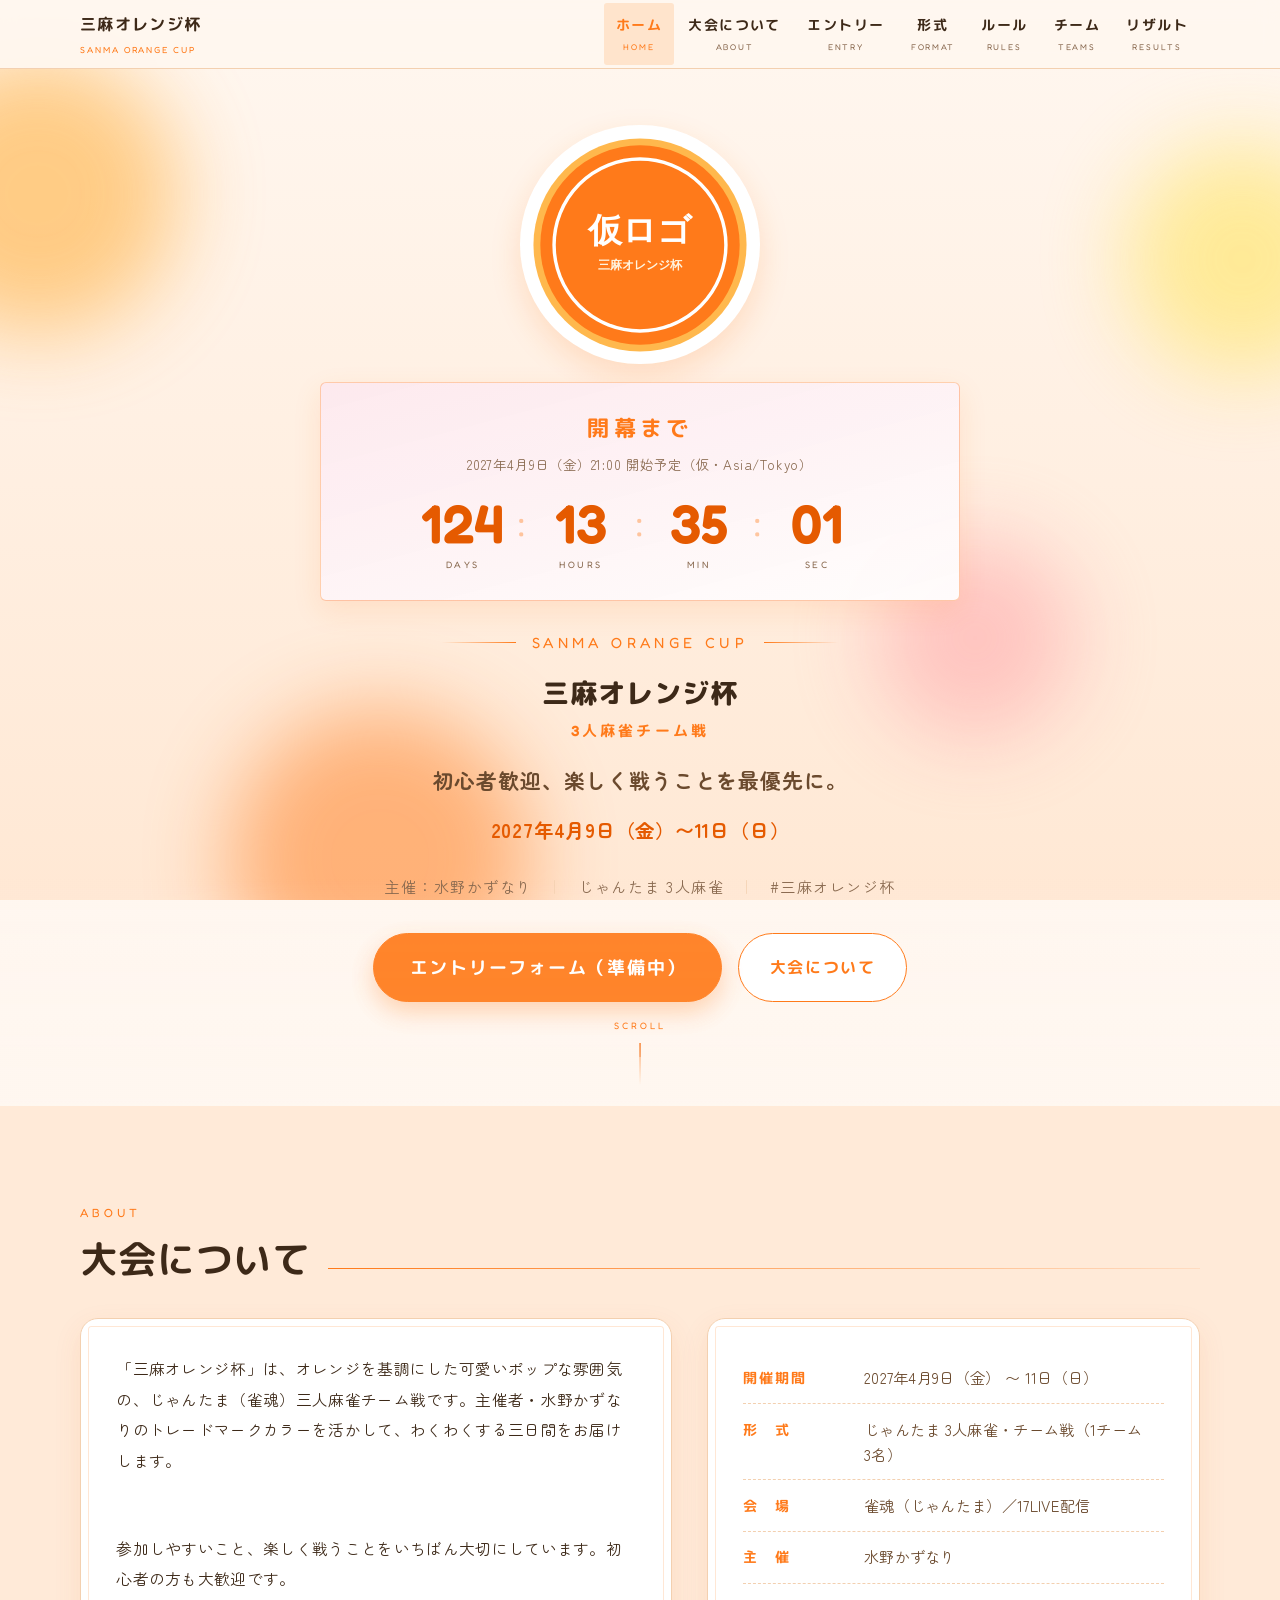
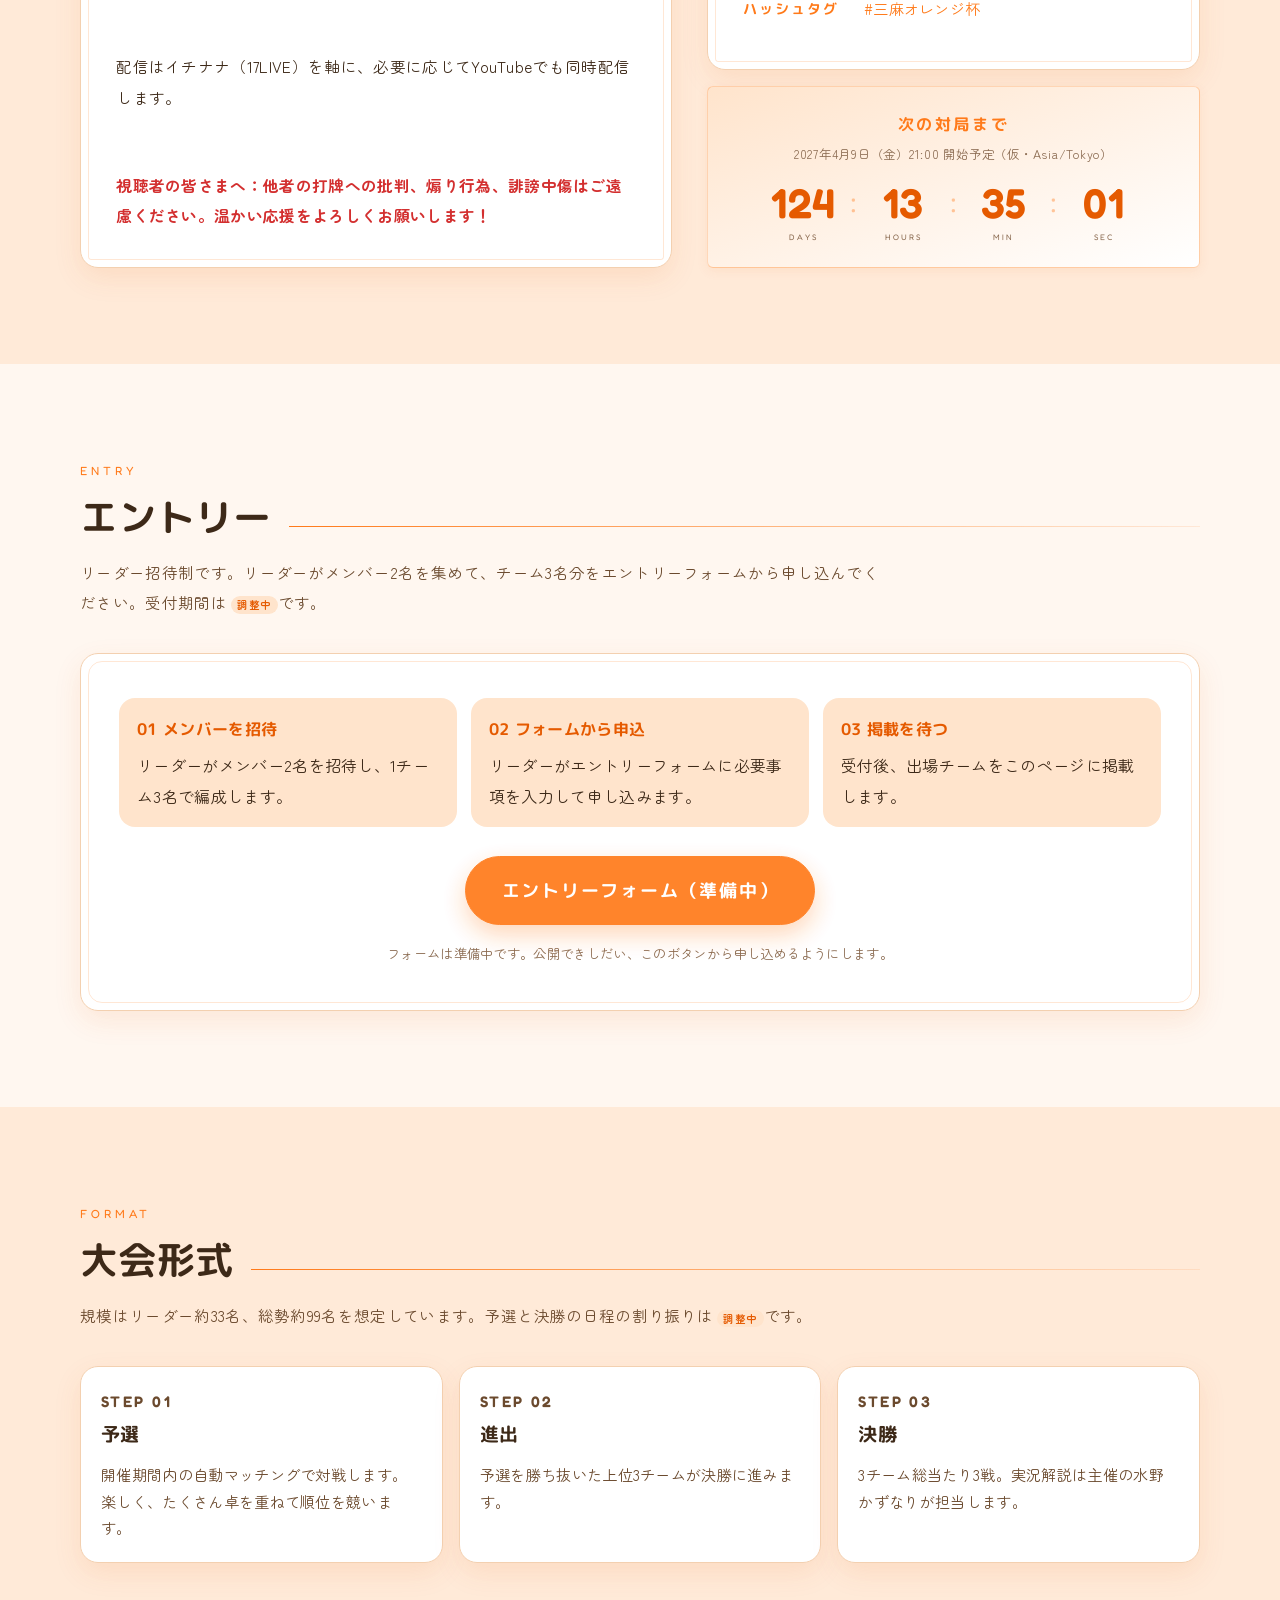
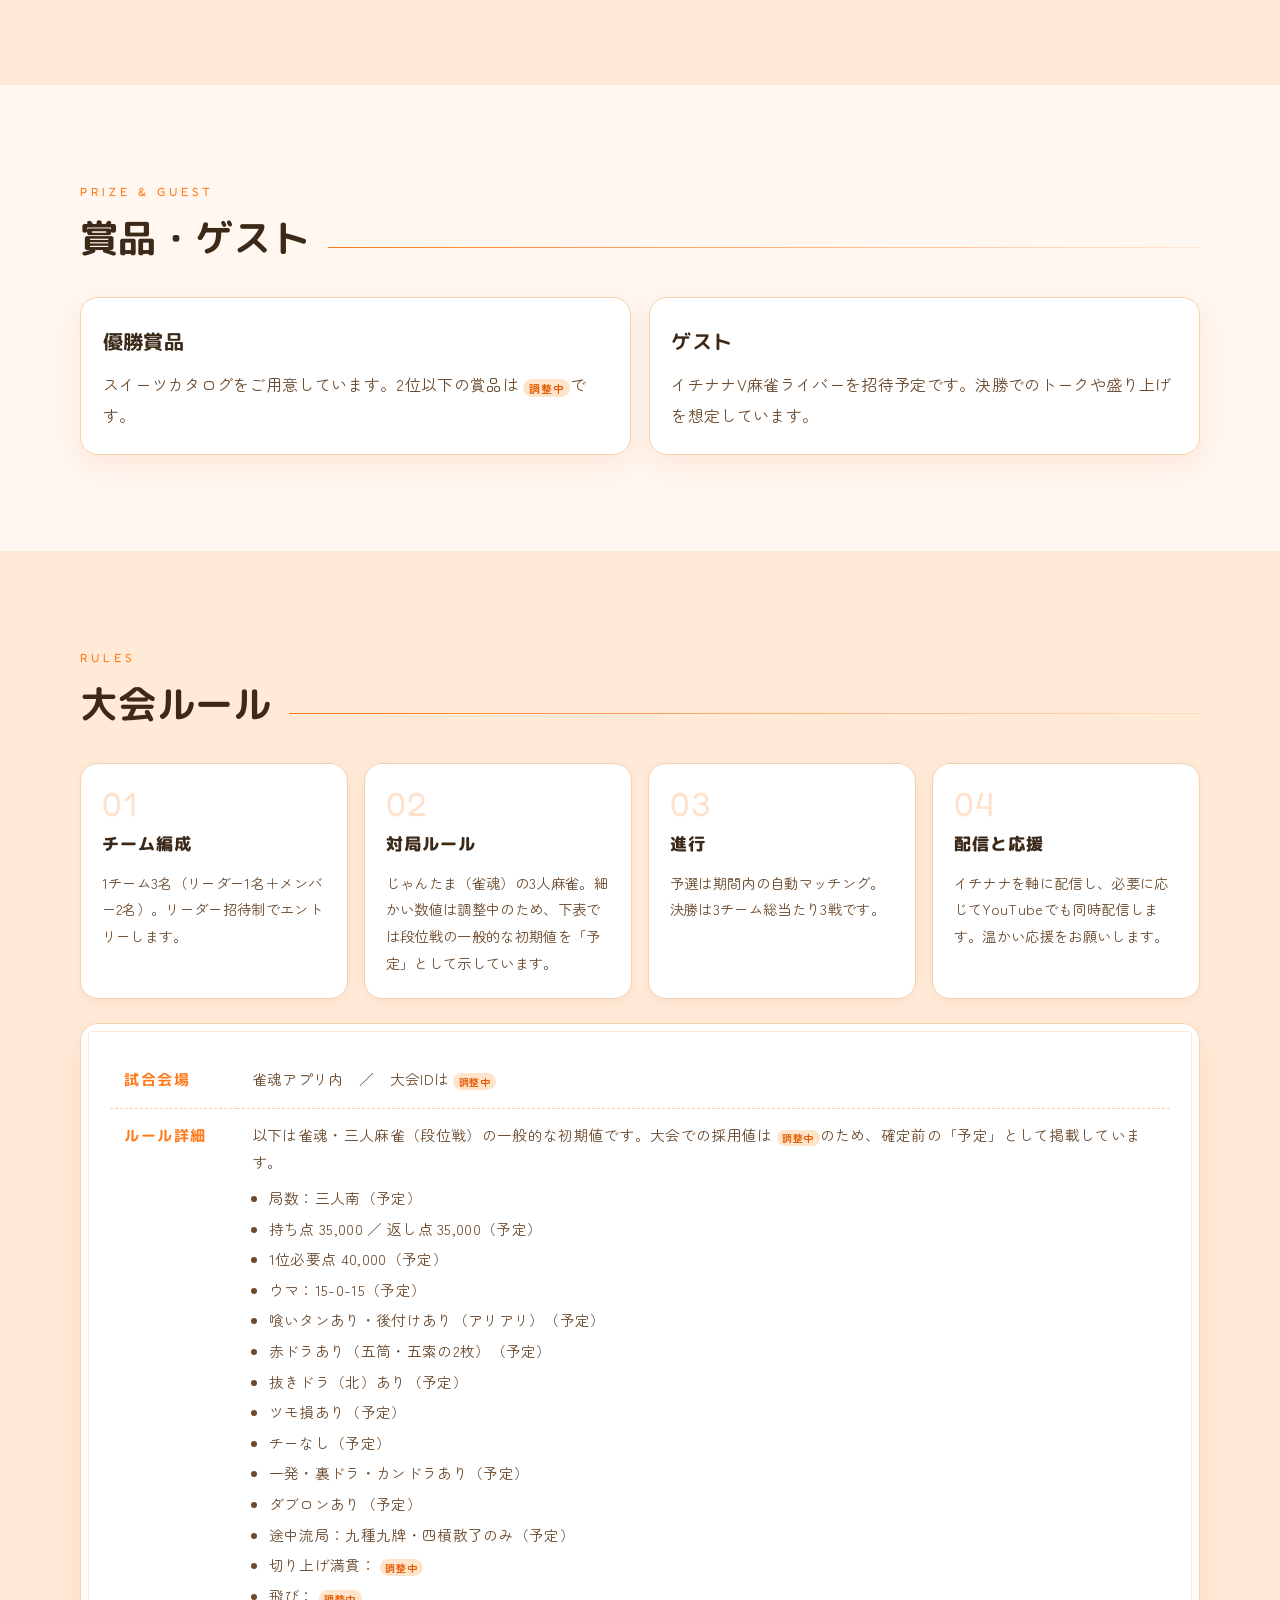
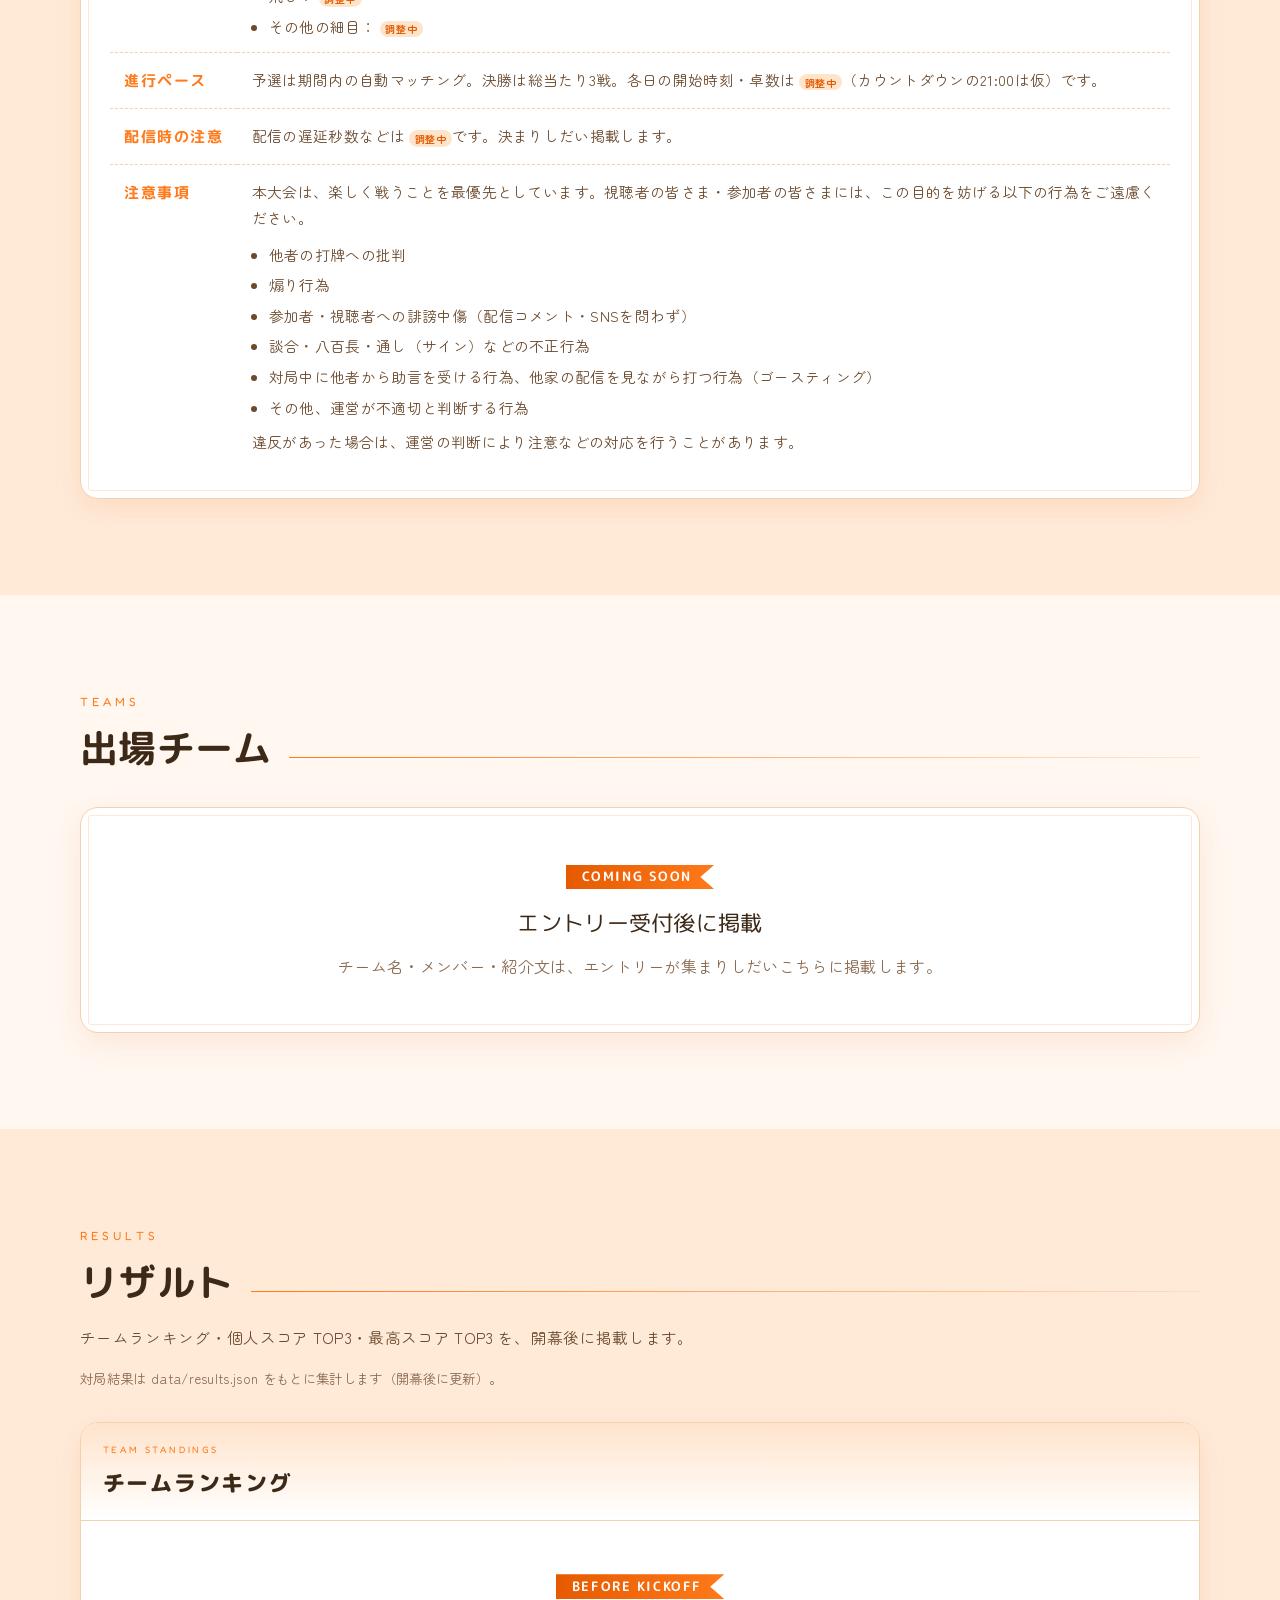
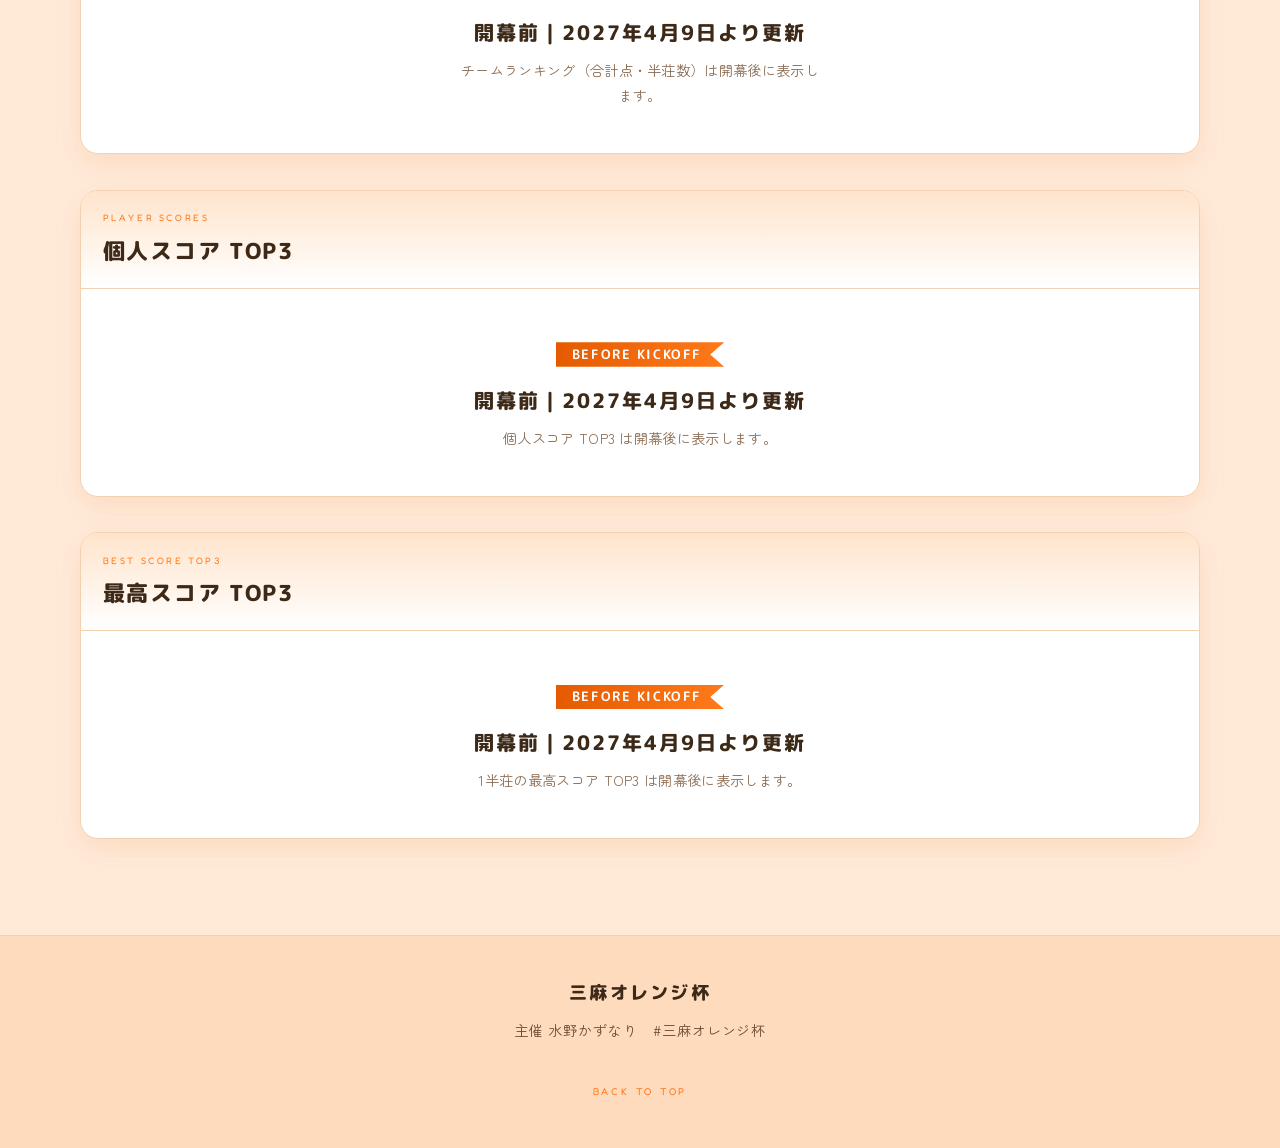
==== commit 676e5924: "本ページの背景をやわらかい光の玉に変更 演出10をページ全体の背景に採用し、従来のゆらぎ模様を外す。文字の読みやすさとモーション軽減設定に配慮。" ====
--- a/index.html
+++ b/index.html
@@ -13,6 +13,12 @@
   <link rel="stylesheet" href="css/styles.css">
 </head>
 <body>
+  <div class="site-orbs" aria-hidden="true">
+    <span class="site-orb site-orb--1"></span>
+    <span class="site-orb site-orb--2"></span>
+    <span class="site-orb site-orb--3"></span>
+    <span class="site-orb site-orb--4"></span>
+  </div>
   <a href="#main" class="sr-only">本文へスキップ</a>
 
   <header class="hdr" id="site-header">
@@ -55,7 +61,6 @@
   <main id="main">
     <section class="hero" id="top" aria-labelledby="hero-title">
       <div class="hero__veil" aria-hidden="true"></div>
-      <div class="hero__rays" aria-hidden="true"></div>
       <div class="hero__content">
         <div class="hero__logo-plate">
           <img
--- a/css/styles.css
+++ b/css/styles.css
@@ -1754,10 +1754,70 @@
 @media (max-width:600px){.notice{padding:1.25rem 1rem}.notice__title{font-size:1.15rem}}
 
 /* —— 三麻オレンジ杯 追加スタイル（ポップな見出し・導線） —— */
+/* ページ全体の背景：やわらかい光の玉（演出10）。従来のゆらぎ模様は使わない。 */
 body {
-  background-image:
-    radial-gradient(circle at 12% 18%, rgba(255, 122, 26, 0.08), transparent 32%),
-    radial-gradient(circle at 88% 8%, rgba(255, 184, 77, 0.16), transparent 28%);
+  background-color: #FFF7F0;
+  background-image: none;
+}
+.site-orbs {
+  position: fixed;
+  inset: 0;
+  z-index: 0;
+  overflow: hidden;
+  pointer-events: none;
+  background: linear-gradient(180deg, #FFF7F0 0%, #FFE8D4 100%);
+}
+.site-orb {
+  position: absolute;
+  border-radius: 50%;
+  filter: blur(42px);
+  opacity: 0.62;
+  will-change: transform;
+  animation: siteOrbDrift 22s ease-in-out infinite;
+}
+.site-orb--1 { width: 280px; height: 280px; left: -8%; top: 6%; background: #FFB347; animation-duration: 24s; }
+.site-orb--2 { width: 230px; height: 230px; right: -6%; top: 16%; background: #FFE566; animation-duration: 20s; animation-delay: -6s; }
+.site-orb--3 { width: 300px; height: 300px; left: 18%; bottom: -12%; background: #FF7A1A; animation-duration: 26s; animation-delay: -11s; opacity: 0.5; }
+.site-orb--4 { width: 200px; height: 200px; right: 16%; bottom: 18%; background: #FF9AA2; animation-duration: 18s; animation-delay: -3s; opacity: 0.48; }
+@keyframes siteOrbDrift {
+  0%, 100% { transform: translate(0, 0) scale(1); }
+  50% { transform: translate(28px, -24px) scale(1.08); }
+}
+@media (max-width: 640px) {
+  .site-orb { filter: blur(24px); }
+  .site-orb--4 { display: none; }
+  .site-orb--1, .site-orb--2, .site-orb--3 { width: 170px; height: 170px; }
+}
+.hdr,
+main,
+.ftr,
+.drawer {
+  position: relative;
+  z-index: 1;
+}
+.hdr { z-index: 100; }
+
+/* 光の玉が透けるようにしつつ、文字は薄いベールの上に置く */
+.hero {
+  background: transparent;
+}
+.hero__veil {
+  background: linear-gradient(180deg, transparent 0%, transparent 78%, rgba(255, 247, 240, 0.45) 100%);
+}
+.section {
+  background: rgba(255, 247, 240, 0.86);
+}
+.section:nth-of-type(even) {
+  background: rgba(255, 232, 212, 0.86);
+}
+.ftr {
+  background: rgba(255, 216, 184, 0.9);
+}
+
+@media (prefers-reduced-motion: reduce) {
+  .site-orb {
+    animation: none !important;
+  }
 }
 .hdr {
   border-bottom-color: var(--c-border);
